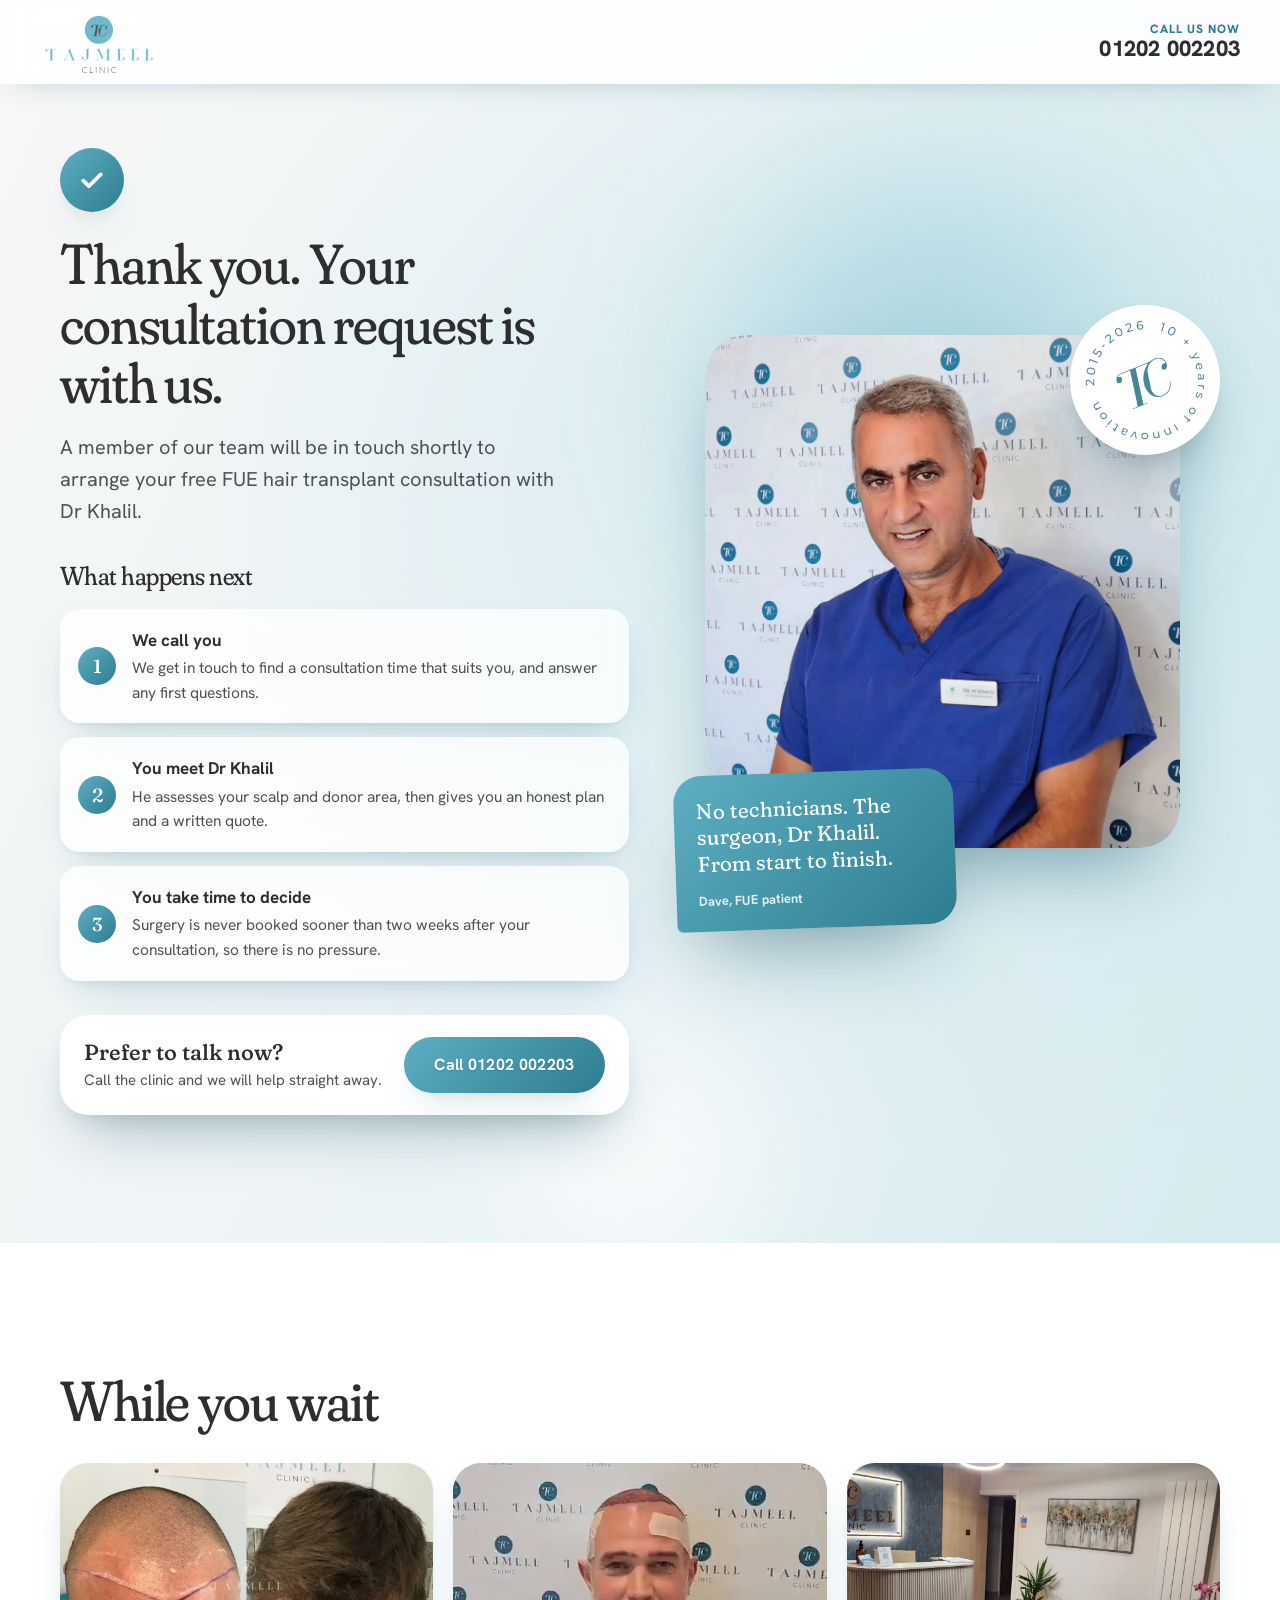
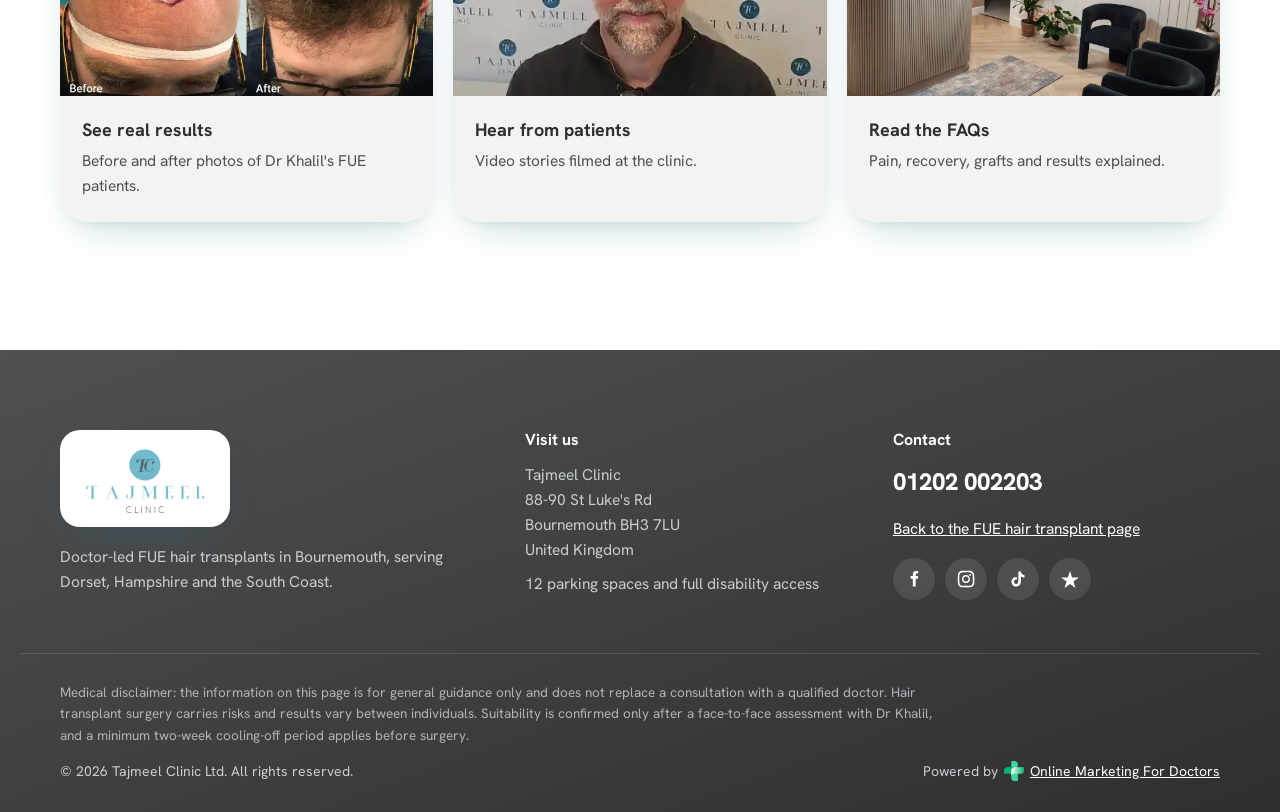
==== thank-you/index.html @ 6db13a0f "Add thank-you page for form submissions New /thank-you/ page in the landing page style: confirmation" ====
<!doctype html>
<html lang="en-GB">
<head>
<meta charset="utf-8">
<meta name="viewport" content="width=device-width, initial-scale=1, viewport-fit=cover">
<meta name="robots" content="noindex, nofollow">
<title>Thank you | Tajmeel Clinic Bournemouth</title>
<meta name="description" content="Thank you for requesting your FUE hair transplant consultation with Dr Khalil at Tajmeel Clinic, Bournemouth.">
<meta name="theme-color" content="#71BACB">
<link rel="icon" href="/img/logos/tajmeel.svg" type="image/svg+xml">
<link rel="preconnect" href="https://fonts.googleapis.com">
<link rel="preconnect" href="https://fonts.gstatic.com" crossorigin>
<link href="https://fonts.googleapis.com/css2?family=Fraunces:opsz,wght,SOFT@9..144,300..600,0..100&family=Hanken+Grotesk:wght@400..800&display=swap" rel="stylesheet">
<link rel="stylesheet" href="/css/style.css">
</head>
<body class="ty-page">
<a class="skip" href="#main">Skip to content</a>

<header class="hdr is-stuck ty-hdr">
  <div class="hdr__in">
    <a class="hdr__logo" href="/" aria-label="Tajmeel Clinic, back to the FUE hair transplant page">
      <img src="/img/logos/tajmeel.svg" alt="Tajmeel Clinic" width="132" height="70">
    </a>
    <a class="hdr__phone ty-hdr__phone" href="tel:+441202002203">
      <span class="hdr__phone-label">Call us now</span>
      <span class="hdr__phone-num">01202 002203</span>
    </a>
  </div>
</header>

<main id="main">
  <section class="ty" aria-labelledby="ty-title">
    <div class="hero__bg" aria-hidden="true"><span></span><span></span></div>
    <div class="wrap ty__grid">
      <div class="ty__copy">
        <span class="ty__tick" aria-hidden="true"><svg viewBox="0 0 24 24"><path d="M5 12.5l4.5 4.5L19 7.5"/></svg></span>
        <h1 id="ty-title">Thank you. Your consultation request is with us.</h1>
        <p class="ty__lede">A member of our team will be in touch shortly to arrange your free FUE hair transplant consultation with Dr Khalil.</p>

        <h2 class="ty__h2">What happens next</h2>
        <ol class="ty__steps">
          <li><strong>We call you</strong><span>We get in touch to find a consultation time that suits you, and answer any first questions.</span></li>
          <li><strong>You meet Dr Khalil</strong><span>He assesses your scalp and donor area, then gives you an honest plan and a written quote.</span></li>
          <li><strong>You take time to decide</strong><span>Surgery is never booked sooner than two weeks after your consultation, so there is no pressure.</span></li>
        </ol>

        <div class="ty__call">
          <div>
            <strong>Prefer to talk now?</strong>
            <span>Call the clinic and we will help straight away.</span>
          </div>
          <a class="btn btn--primary btn--lg" href="tel:+441202002203">Call 01202 002203</a>
        </div>
      </div>

      <div class="ty__media">
        <figure class="ty__main">
          <img src="/img/dr-khalil-scrubs.webp" alt="Dr Mohamad Khalil, hair transplant surgeon at Tajmeel Clinic Bournemouth" width="1000" height="1083">
        </figure>
        <img class="ty__seal" src="/img/tc-seal.webp" alt="" width="440" height="440" aria-hidden="true">
        <blockquote class="ty__quote">
          <p>No technicians. The surgeon, Dr Khalil. From start to finish.</p>
          <cite>Dave, FUE patient</cite>
        </blockquote>
      </div>
    </div>
  </section>

  <section class="ty-more" aria-labelledby="ty-more-title">
    <div class="wrap">
      <h2 id="ty-more-title">While you wait</h2>
      <ul class="ty-more__grid">
        <li><a class="ty-card" href="/#results">
          <img src="/img/ba/case-2-pair.webp" alt="" width="640" height="424" loading="lazy">
          <span><strong>See real results</strong>Before and after photos of Dr Khalil's FUE patients.</span>
        </a></li>
        <li><a class="ty-card" href="/#videos">
          <img src="/img/hero-video-poster.webp" alt="" width="478" height="850" loading="lazy">
          <span><strong>Hear from patients</strong>Video stories filmed at the clinic.</span>
        </a></li>
        <li><a class="ty-card" href="/#faq">
          <img src="/img/clinic-reception.webp" alt="" width="1200" height="1600" loading="lazy">
          <span><strong>Read the FAQs</strong>Pain, recovery, grafts and results explained.</span>
        </a></li>
      </ul>
    </div>
  </section>
</main>

<footer class="ftr">
  <div class="wrap ftr__grid">
    <div>
      <img class="ftr__logo" src="/img/logos/tajmeel.svg" alt="Tajmeel Clinic" width="150" height="80" loading="lazy">
      <p>Doctor-led FUE hair transplants in Bournemouth, serving Dorset, Hampshire and the South Coast.</p>
    </div>
    <div>
      <h3>Visit us</h3>
      <address>Tajmeel Clinic<br>88-90 St Luke's Rd<br>Bournemouth BH3 7LU<br>United Kingdom</address>
      <p>12 parking spaces and full disability access</p>
    </div>
    <div>
      <h3>Contact</h3>
      <p><a class="ftr__phone" href="tel:+441202002203">01202 002203</a></p>
      <p><a href="/">Back to the FUE hair transplant page</a></p>
      <ul class="social">
        <li><a href="https://www.facebook.com/tajmeelclinic.co.uk" target="_blank" rel="noopener" aria-label="Tajmeel Clinic on Facebook"><svg viewBox="0 0 24 24" aria-hidden="true"><path d="M14 8.5V6.8c0-.8.2-1.3 1.4-1.3H17V2.6c-.3 0-1.3-.1-2.4-.1-2.4 0-4 1.4-4 4.1v1.9H8v3.2h2.6V21H14v-9.3h2.6l.4-3.2z"/></svg></a></li>
        <li><a href="https://www.instagram.com/tajmeel_clinic" target="_blank" rel="noopener" aria-label="Tajmeel Clinic on Instagram"><svg viewBox="0 0 24 24" aria-hidden="true"><path d="M12 7.3a4.7 4.7 0 1 0 0 9.4 4.7 4.7 0 0 0 0-9.4zm0 7.7a3 3 0 1 1 0-6 3 3 0 0 1 0 6zm6-7.9a1.1 1.1 0 1 1-2.2 0 1.1 1.1 0 0 1 2.2 0zM21.9 8.1c-.1-1.6-.4-3-1.6-4.2S17.7 2.3 16.1 2.2c-1.6-.1-6.6-.1-8.2 0-1.6.1-3 .4-4.2 1.6S2.3 6.4 2.2 8c-.1 1.6-.1 6.6 0 8.2.1 1.6.4 3 1.6 4.2s2.6 1.5 4.2 1.6c1.6.1 6.6.1 8.2 0 1.6-.1 3-.4 4.2-1.6s1.5-2.6 1.6-4.2c.1-1.6.1-6.5 0-8.1zM19.8 18c-.3.9-1 1.5-1.8 1.8-1.3.5-4.3.4-5.9.4s-4.6.1-5.9-.4A3.1 3.1 0 0 1 4.4 18c-.5-1.3-.4-4.3-.4-5.9s-.1-4.6.4-5.9c.3-.9 1-1.5 1.8-1.8C7.5 3.9 10.5 4 12 4s4.6-.1 5.9.4c.9.3 1.5 1 1.8 1.8.5 1.3.4 4.3.4 5.9s.2 4.6-.3 5.9z"/></svg></a></li>
        <li><a href="https://www.tiktok.com/@tajmeel.clinic2" target="_blank" rel="noopener" aria-label="Tajmeel Clinic on TikTok"><svg viewBox="0 0 24 24" aria-hidden="true"><path d="M16.6 5.8A4.3 4.3 0 0 1 15.5 3h-3.1v12.4a2.6 2.6 0 1 1-1.8-2.5V9.7a5.7 5.7 0 1 0 4.9 5.7V9.1a7.4 7.4 0 0 0 4.3 1.4V7.4a4.3 4.3 0 0 1-3.2-1.6z"/></svg></a></li>
        <li><a href="https://www.trustpilot.com/review/tajmeelclinic.co.uk" target="_blank" rel="noopener" aria-label="Tajmeel Clinic reviews on Trustpilot"><svg viewBox="0 0 24 24" aria-hidden="true"><path d="M12 2.5l2.6 7.7h8.1l-6.6 4.8 2.5 7.7L12 17.9l-6.6 4.8 2.5-7.7-6.6-4.8h8.1z"/></svg></a></li>
      </ul>
    </div>
  </div>
  <div class="wrap ftr__legal">
    <p class="ftr__disclaimer">Medical disclaimer: the information on this page is for general guidance only and does not replace a consultation with a qualified doctor. Hair transplant surgery carries risks and results vary between individuals. Suitability is confirmed only after a face-to-face assessment with Dr Khalil, and a minimum two-week cooling-off period applies before surgery.</p>
    <div class="ftr__bottom">
      <p>&copy; 2026 Tajmeel Clinic Ltd. All rights reserved.</p>
      <p class="ftr__omd">Powered by <img src="/img/logos/omd-cross.webp" alt="" width="20" height="20" loading="lazy"> <a href="https://onlinemarketingfordoctors.com/" target="_blank" rel="noopener">Online Marketing For Doctors</a></p>
    </div>
  </div>
</footer>
</body>
</html>
---- css/style.css ----
/* Tajmeel Clinic, FUE hair transplant landing page */

:root {
  --mist: #F3F3F3;
  --lagoon: #71BACB;
  --lagoon-deep: #2E7C90;
  --lagoon-ink: #1F5866;
  --slate: #505051;
  --slate-deep: #343435;
  --haze: #D5EAEF;
  --white: #FFFFFF;
  --ink: #2E2E30;

  --grad-cta: linear-gradient(135deg, #5DAFC2 0%, #2E7C90 100%);
  --grad-cta-hover: linear-gradient(135deg, #4FA3B7 0%, #246A7C 100%);
  --grad-haze: linear-gradient(160deg, #EAF5F8 0%, #F3F3F3 60%);
  --grad-lagoon: linear-gradient(150deg, #71BACB 0%, #3F8FA3 100%);
  --grad-slate: linear-gradient(160deg, #505051 0%, #2F2F31 100%);

  --r-xl: 40px;
  --r-lg: 28px;
  --r-md: 20px;
  --r-sm: 14px;
  --r-pill: 999px;

  --sh-soft: 0 18px 40px -18px rgba(46, 124, 144, .35), 0 4px 12px -6px rgba(52, 52, 53, .12);
  --sh-lift: 0 30px 60px -24px rgba(31, 88, 102, .45), 0 10px 24px -12px rgba(52, 52, 53, .18);
  --sh-float: 0 40px 80px -30px rgba(31, 88, 102, .55);

  --f-display: "Fraunces", Georgia, serif;
  --f-body: "Hanken Grotesk", system-ui, sans-serif;

  --star-mask: url("data:image/svg+xml,%3Csvg xmlns='http://www.w3.org/2000/svg' viewBox='0 0 90 16'%3E%3Cg fill='black'%3E%3Cpath id='s' d='M8 0l2.4 5 5.6.6-4.2 3.8 1.2 5.6L8 12.2 3 15l1.2-5.6L0 5.6 5.6 5z'/%3E%3Cuse href='%23s' x='18.5'/%3E%3Cuse href='%23s' x='37'/%3E%3Cuse href='%23s' x='55.5'/%3E%3Cuse href='%23s' x='74'/%3E%3C/g%3E%3C/svg%3E") no-repeat left center / contain;
  --wrap: 1240px;
  --gutter: clamp(16px, 4vw, 40px);
  --hdr-h: 84px;
  --sec-y: clamp(72px, 10vw, 140px);
}

*, *::before, *::after { box-sizing: border-box; }
html { overflow-x: clip; scroll-behavior: smooth; scroll-padding-top: calc(var(--hdr-h) + 12px); -webkit-text-size-adjust: 100%; }
body {
  margin: 0;
  font-family: var(--f-body);
  font-size: 17px;
  line-height: 1.6;
  color: var(--slate);
  background: var(--mist);
  -webkit-font-smoothing: antialiased;
  overflow-x: clip;
}
img { display: block; max-width: 100%; height: auto; }
a { color: var(--lagoon-deep); }
figure { margin: 0; }
ul, ol { margin: 0; padding: 0; list-style: none; }
h1, h2, h3 { color: var(--ink); margin: 0; }
h1, h2 {
  font-family: var(--f-display);
  font-variation-settings: "SOFT" 100, "opsz" 96;
  font-weight: 400;
  letter-spacing: -0.02em;
  line-height: 1.06;
}
h2 { font-size: clamp(34px, 4.4vw, 58px); }
h3 { font-family: var(--f-body); font-weight: 700; font-size: 19px; line-height: 1.3; }
p { margin: 0 0 1em; }
:focus-visible { outline: 3px solid var(--lagoon-deep); outline-offset: 3px; border-radius: 6px; }

.wrap { width: 100%; max-width: var(--wrap); margin-inline: auto; padding-inline: var(--gutter); }
.section-intro { font-size: 19px; max-width: 58ch; }
.skip { position: absolute; left: -999px; top: 8px; z-index: 200; background: var(--white); padding: 10px 16px; border-radius: var(--r-sm); }
.skip:focus { left: 8px; }

/* ---------- Buttons ---------- */
.btn {
  display: inline-flex; align-items: center; justify-content: center; gap: 10px;
  min-height: 48px; padding: 12px 24px;
  border-radius: var(--r-pill); border: 0;
  font: 700 15px/1.2 var(--f-body); letter-spacing: .02em;
  text-decoration: none; cursor: pointer; white-space: nowrap;
  transition: transform .25s ease, box-shadow .25s ease, background .25s ease;
}
.btn--primary { background: var(--grad-cta); color: var(--white); box-shadow: var(--sh-soft); text-shadow: 0 1px 1px rgba(31, 88, 102, .35); }
.btn--primary:hover { background: var(--grad-cta-hover); transform: translateY(-2px); box-shadow: var(--sh-lift); }
.btn--ghost { background: rgba(255, 255, 255, .7); color: var(--lagoon-ink); box-shadow: inset 0 0 0 1.5px rgba(46, 124, 144, .45); backdrop-filter: blur(8px); }
.btn--ghost:hover { background: var(--white); transform: translateY(-2px); }
.btn--lg { min-height: 56px; padding: 16px 30px; font-size: 16px; }
.btn--block { width: 100%; }

.icon-btn, .round-btn {
  display: inline-grid; place-items: center; border: 0; cursor: pointer;
  width: 46px; height: 46px; border-radius: 50%;
  background: var(--white); color: var(--lagoon-deep); box-shadow: var(--sh-soft);
  transition: transform .2s ease, background .2s ease;
}
.icon-btn svg, .round-btn svg { width: 22px; height: 22px; fill: none; stroke: currentColor; stroke-width: 2; stroke-linecap: round; stroke-linejoin: round; }
.icon-btn svg path[d^="M6.6"] { fill: currentColor; stroke: none; }
.round-btn { width: 54px; height: 54px; }
.round-btn:hover { background: var(--lagoon); color: var(--white); transform: scale(1.05); }
.round-btn:disabled { opacity: .4; cursor: default; transform: none; background: var(--white); color: var(--lagoon-deep); }

/* ---------- Header ---------- */
.hdr {
  position: fixed; inset: 0 0 auto; z-index: 100;
  height: var(--hdr-h);
  transition: background .3s ease, box-shadow .3s ease, height .3s ease;
}
.hdr.is-stuck { background: rgba(255, 255, 255, .88); backdrop-filter: saturate(1.4) blur(14px); box-shadow: 0 10px 30px -18px rgba(31, 88, 102, .4); }
.hdr__in { height: 100%; max-width: 1440px; margin: 0 auto; padding-inline: var(--gutter); display: flex; align-items: center; gap: 24px; }
.hdr__logo img { width: 118px; height: auto; }
.hdr__nav { flex: 1; display: flex; justify-content: center; }
.hdr__nav ul { display: flex; gap: clamp(16px, 2vw, 34px); }
.hdr__nav a {
  position: relative; text-decoration: none; color: var(--ink);
  font-weight: 800; font-size: 14px; letter-spacing: .08em; text-transform: uppercase;
  padding: 8px 0;
}
.hdr__nav a::after { content: ""; position: absolute; left: 0; right: 0; bottom: 2px; height: 2px; border-radius: 2px; background: var(--lagoon); transform: scaleX(0); transition: transform .3s ease; }
.hdr__nav a:hover::after, .hdr__nav a.is-active::after { transform: scaleX(1); }
.hdr__cta { display: flex; align-items: center; gap: 22px; }
.hdr__phone { display: flex; flex-direction: column; text-decoration: none; line-height: 1.1; text-align: right; }
.hdr__phone-label { font-size: 12px; font-weight: 800; letter-spacing: .08em; text-transform: uppercase; color: var(--lagoon-deep); }
.hdr__phone-num { font-size: 22px; font-weight: 800; color: var(--ink); letter-spacing: .01em; }
.hdr__mobile, .hdr__mbook { display: none; }

.drawer { position: fixed; inset: 0; z-index: 150; background: rgba(52, 52, 53, .35); backdrop-filter: blur(4px); }
.drawer__panel {
  position: absolute; top: 12px; right: 12px; left: 12px; max-width: 420px; margin-left: auto;
  background: var(--white); border-radius: var(--r-lg); padding: 28px 24px 24px; box-shadow: var(--sh-float);
  animation: drawerIn .35s cubic-bezier(.2, .8, .2, 1);
}
@keyframes drawerIn { from { opacity: 0; transform: translateY(-12px) scale(.98); } }
.drawer__close { position: absolute; top: 16px; right: 16px; }
.drawer ul { display: grid; gap: 4px; margin: 20px 0 20px; }
.drawer ul a { display: block; padding: 12px 4px; font-weight: 800; letter-spacing: .08em; text-transform: uppercase; text-decoration: none; color: var(--ink); border-bottom: 1px solid var(--mist); }
.drawer__phone { display: block; margin-bottom: 16px; text-decoration: none; font-size: 24px; font-weight: 800; color: var(--ink); }
.drawer__phone span { display: block; font-size: 12px; letter-spacing: .08em; text-transform: uppercase; color: var(--lagoon-deep); }

/* ---------- Hero ---------- */
.hero { position: relative; min-height: 100svh; display: flex; align-items: center; overflow: hidden; isolation: isolate;
  background: radial-gradient(120% 90% at 85% 40%, #CFE8EE 0%, rgba(213, 234, 239, 0) 60%), linear-gradient(115deg, #F6F7F7 0%, #EEF4F6 45%, #D5EAEF 100%); }
.hero__bg { position: absolute; inset: 0; z-index: -1; pointer-events: none; }
.hero__bg span { position: absolute; border-radius: 50%; filter: blur(60px); }
.hero__bg span:first-child { width: 560px; height: 560px; right: 6%; top: 8%; background: radial-gradient(circle, rgba(113, 186, 203, .55), rgba(113, 186, 203, 0) 70%); animation: drift 16s ease-in-out infinite alternate; }
.hero__bg span:last-child { width: 420px; height: 420px; right: 34%; bottom: -10%; background: radial-gradient(circle, rgba(255, 255, 255, .9), rgba(255, 255, 255, 0) 70%); }
@keyframes drift { to { transform: translate(-40px, 30px) scale(1.08); } }
.hero__line { position: absolute; inset: 0; width: 100%; height: 100%; z-index: -1; pointer-events: none; }
.hero__line path { fill: none; stroke: var(--lagoon); stroke-width: 1.6; stroke-linecap: round; opacity: .7; stroke-dasharray: 2400; stroke-dashoffset: 2400; animation: drawLine 2.8s .4s cubic-bezier(.6, .1, .2, 1) forwards; }
@keyframes drawLine { to { stroke-dashoffset: 0; } }
.hero__in { width: 100%; max-width: 1440px; margin: 0 auto; padding: calc(var(--hdr-h) + 28px) var(--gutter) 48px; display: grid; grid-template-columns: minmax(0, 600px) minmax(0, 1fr); gap: 40px; align-items: center; }
.hero__stage { position: relative; height: min(720px, calc(100svh - var(--hdr-h) - 60px)); min-height: 560px; }
.hero__video { position: absolute; left: 44%; top: 50%; transform: translate(-50%, -50%); height: 92%; aspect-ratio: 478 / 850; padding: 0; border: 8px solid var(--white); border-radius: 36px; overflow: hidden; cursor: pointer; background: var(--slate); box-shadow: var(--sh-float), 0 0 0 1px rgba(46, 124, 144, .08); z-index: 2; }
.hero__video video { width: 100%; height: 100%; object-fit: cover; display: block; transition: transform .8s ease; }
.hero__video:hover video { transform: scale(1.04); }
.hero__video-play { justify-self: start; display: inline-flex; align-items: center; gap: 8px; margin-top: 12px; padding: 9px 16px 9px 10px; border-radius: var(--r-pill); background: rgba(255, 255, 255, .95); color: var(--lagoon-ink); font: 800 13.5px var(--f-body); animation: pulse 2.4s infinite; }
.hero__video-play svg { width: 26px; height: 26px; padding: 6px 5px 6px 7px; border-radius: 50%; fill: var(--white); background: var(--grad-cta); }
.hero__video:hover .hero__video-play { background: var(--white); }
@keyframes pulse { 0% { box-shadow: 0 0 0 0 rgba(255, 255, 255, .7); } 70% { box-shadow: 0 0 0 20px rgba(255, 255, 255, 0); } 100% { box-shadow: 0 0 0 0 rgba(255, 255, 255, 0); } }
.hero__video-cap { position: absolute; left: 0; right: 0; bottom: 0; padding: 60px 20px 20px; display: grid; gap: 2px; text-align: left; background: linear-gradient(transparent, rgba(31, 60, 70, .92)); color: #E6F2F5; font-size: 13px; }
.hero__video-cap strong { color: var(--white); font-size: 17px; }
.hero__quote { position: absolute; left: 0; top: 12%; z-index: 3; width: 250px; margin: 0; padding: 22px 22px 18px; border-radius: var(--r-lg) var(--r-lg) var(--r-lg) 6px; background: var(--grad-cta); color: var(--white); box-shadow: var(--sh-float); transform: rotate(-3deg); animation: floatY 6s ease-in-out infinite; }
.hero__quote::before { content: "\201C"; position: absolute; top: -26px; left: 16px; font: 400 80px/1 var(--f-display); color: var(--lagoon); }
.hero__quote p { margin: 0 0 10px; font: 400 21px/1.25 var(--f-display); font-variation-settings: "SOFT" 100; }
.hero__quote cite { font-style: normal; font-weight: 700; font-size: 13px; color: #DDF0F4; }
@keyframes floatY { 50% { transform: rotate(-3deg) translateY(-8px); } }
.hero__stage { container-type: size; }
.hero__proc { position: absolute; left: calc(44% + 25.9cqh - 56px); top: 9%; z-index: 3; width: 170px; padding: 7px; border-radius: var(--r-lg); background: var(--white); box-shadow: var(--sh-lift); transform: rotate(4deg); }
.hero__proc img { border-radius: calc(var(--r-lg) - 7px); aspect-ratio: 4 / 5; object-fit: cover; width: 100%; }
.hero__proc figcaption { padding: 8px 6px 2px; font-size: 12.5px; font-weight: 700; color: var(--ink); }
.hero__seal { position: absolute; left: 8%; bottom: 2%; width: 150px; height: 150px; object-fit: contain; transform-origin: 50% 50%; z-index: 1; opacity: .9; animation: spin 40s linear infinite; }
@keyframes spin { to { transform: rotate(360deg); } }
.hero__copy { max-width: 600px; }
.hero__kicker { font-weight: 700; color: var(--lagoon-deep); margin-bottom: 18px; font-size: 16px; }
.hero h1 { font-size: clamp(38px, 3.9vw, 60px); line-height: 1.03; margin-bottom: 18px; font-variation-settings: "SOFT" 100, "opsz" 144; }
.hero__sub { font-size: 19px; max-width: 50ch; color: var(--slate); margin-bottom: 0; }
.hero__points { display: grid; gap: 8px; margin: 22px 0 28px; }
.hero__points li { position: relative; padding-left: 36px; font-weight: 600; color: var(--ink); }
.hero__points li::before {
  content: ""; position: absolute; left: 0; top: 2px; width: 24px; height: 24px; border-radius: 50%;
  background-repeat: no-repeat; background-position: center; background-size: 14px, cover;
  background-image: url("data:image/svg+xml,%3Csvg xmlns='http://www.w3.org/2000/svg' viewBox='0 0 24 24' fill='none' stroke='white' stroke-width='3' stroke-linecap='round' stroke-linejoin='round'%3E%3Cpath d='M5 12.5l4.5 4.5L19 7.5'/%3E%3C/svg%3E"), var(--grad-lagoon);
  box-shadow: 0 6px 14px -6px rgba(46, 124, 144, .7);
}
.hero__actions { display: flex; flex-wrap: wrap; gap: 14px; margin-bottom: 28px; }

.ratings { display: flex; flex-wrap: wrap; gap: 10px; width: max-content; max-width: min(720px, calc(100vw - 2 * var(--gutter))); }
.rating {
  display: flex; align-items: center; gap: 10px; min-height: 64px;
  padding: 10px 16px; border-radius: var(--r-md);
  background: rgba(255, 255, 255, .82); backdrop-filter: blur(10px); box-shadow: var(--sh-soft);
}
.rating__logo { width: 28px; height: 28px; flex: none; }
.rating__body { display: grid; grid-template-columns: auto auto; column-gap: 8px; align-items: center; line-height: 1.15; }
.rating__body strong { font-size: 18px; color: var(--ink); }
.rating__body small { grid-column: 1 / -1; font-size: 13px; color: var(--slate); }
.rating--img { padding: 4px 10px; }
.rating--img img { height: 52px; width: auto; }
.tile--wide { grid-column: span 2; }
.rating--doctify .rating__body { display: grid; grid-template-columns: 1fr; gap: 4px; }
.rating--doctify small { font-size: 12px; }
.rating--doctify img { height: 24px; width: auto; }
.logos__doctify { display: grid !important; gap: 4px; justify-items: center; }
.logos__doctify small { font-size: 12px; font-weight: 600; white-space: nowrap; }
.logos .logos__doctify img { height: 30px; }
.stars { display: inline-block; width: 86px; height: 16px; background: linear-gradient(90deg, #F5B400 94%, #D9D9D9 94%); -webkit-mask: var(--star-mask); mask: var(--star-mask); }

.mini-ba {
  position: absolute; right: -6px; bottom: 4%; z-index: 3;
  width: 250px; padding: 10px; border-radius: var(--r-lg); text-decoration: none;
  background: rgba(255, 255, 255, .78); backdrop-filter: blur(14px); box-shadow: var(--sh-float);
  transition: transform .3s ease;
}
.mini-ba:hover { transform: translateY(-4px); }
.mini-ba__frames { position: relative; aspect-ratio: 800 / 530; border-radius: var(--r-md); overflow: hidden; background: var(--haze); }
.mini-ba__frames img { position: absolute; inset: 0; width: 100%; height: 100%; object-fit: cover; opacity: 0; transition: opacity .8s ease; }
.mini-ba__frames img.is-on { opacity: 1; }
.mini-ba__foot { display: flex; justify-content: space-between; align-items: center; padding: 10px 6px 2px; }
.mini-ba__cap { font-weight: 700; font-size: 14px; color: var(--ink); }
.mini-ba__dots { display: flex; gap: 6px; }
.mini-ba__dots i { width: 7px; height: 7px; border-radius: 50%; background: var(--haze); transition: background .3s, width .3s; }
.mini-ba__dots i.is-on { width: 18px; border-radius: 4px; background: var(--lagoon); }

/* ---------- Reviews ticker ---------- */
.reviews { padding: var(--sec-y) 0 calc(var(--sec-y) * .8); background: var(--white); }
.reviews__head { display: flex; justify-content: space-between; align-items: end; gap: 24px; flex-wrap: wrap; margin-bottom: 44px; }
.reviews__head h2 { max-width: 16ch; }
.reviews__head p { margin: 0; max-width: 34ch; }
.ticker { overflow: hidden; -webkit-mask: linear-gradient(90deg, transparent, #000 6%, #000 94%, transparent); mask: linear-gradient(90deg, transparent, #000 6%, #000 94%, transparent); }
.ticker__track { display: flex; align-items: flex-start; gap: 22px; width: max-content; padding: 16px 0 40px; animation: tick var(--dur, 70s) linear infinite; }
.ticker:hover .ticker__track, .ticker.is-paused .ticker__track, .ticker:focus-within .ticker__track { animation-play-state: paused; }
@keyframes tick { to { transform: translateX(calc(-50% - 11px)); } }
.review {
  position: relative; width: 360px; flex: none; padding: 26px 26px 22px;
  border-radius: var(--r-lg); background: var(--grad-haze); box-shadow: var(--sh-soft);
}
.review::before { content: ""; display: block; width: 92px; height: 16px; margin-bottom: 14px; background: #F5B400; -webkit-mask: var(--star-mask); mask: var(--star-mask); }
.review[data-src="trustpilot"]::before { background: #00B67A; }
.review h3 { font-size: 17px; padding-right: 40px; }
.review__title { font-weight: 700; color: var(--lagoon-ink); margin: 4px 0 10px; font-size: 15px; }
.review__src { position: absolute; top: 22px; right: 22px; width: 30px; height: 30px; }
.review__text { font-size: 15.5px; line-height: 1.6; max-height: calc(1.6em * 6); overflow: hidden; transition: max-height .5s ease; }
.review__text p { margin-bottom: .7em; }
.review.is-open .review__text { max-height: 1200px; }
.review__more { margin-top: 8px; padding: 0; border: 0; background: none; font: 700 14px var(--f-body); color: var(--lagoon-deep); cursor: pointer; text-decoration: underline; text-underline-offset: 3px; }

/* ---------- Intro ---------- */
.intro { padding: var(--sec-y) 0; background: var(--mist); overflow: hidden; }
.intro__grid { display: grid; grid-template-columns: 1.05fr .95fr; gap: clamp(40px, 6vw, 96px); align-items: center; }
.intro__lede { font-family: var(--f-display); font-variation-settings: "SOFT" 100, "opsz" 48; font-weight: 350; font-size: clamp(25px, 2.5vw, 35px); line-height: 1.38; color: var(--ink); margin-bottom: 36px; max-width: 30ch; }
.intro__collage { position: relative; padding: 0 0 80px 70px; }
.intro__main { border-radius: var(--r-xl); overflow: hidden; box-shadow: var(--sh-lift); }
.intro__main img { aspect-ratio: 4 / 5; object-fit: cover; width: 100%; }
.intro__sat { position: absolute; left: 0; bottom: 0; width: 42%; border-radius: var(--r-lg); overflow: hidden; box-shadow: var(--sh-float); border: 6px solid var(--white); }
.intro__sat img { aspect-ratio: 3 / 4; object-fit: cover; width: 100%; }
.float-card { display: grid; gap: 2px; padding: 18px 22px; border-radius: var(--r-md); background: var(--white); box-shadow: var(--sh-lift); }
.float-card strong { font-family: var(--f-display); font-variation-settings: "SOFT" 100; font-weight: 500; font-size: 26px; color: var(--lagoon-deep); line-height: 1.1; }
.float-card span { font-size: 14px; line-height: 1.4; }
.intro__card { position: absolute; right: -24px; bottom: 26px; width: 300px; grid-template-columns: 74px 1fr; align-items: center; gap: 14px; }
.intro__card img { width: 74px; height: auto; }
.intro__card div { display: grid; gap: 2px; }

/* ---------- Before & After ---------- */
.ba { padding: var(--sec-y) 0; background: linear-gradient(180deg, var(--haze) 0%, var(--mist) 70%); }
.ba__head { display: flex; justify-content: space-between; align-items: end; gap: 24px; margin-bottom: 40px; flex-wrap: wrap; }
.ba__head h2 { max-width: 15ch; margin-bottom: 12px; }
.ba__head p { margin: 0; }
.ba__nav, .journey__nav { display: flex; gap: 12px; }
.ba__viewport { overflow: hidden; margin: -20px; padding: 20px; }
.ba__track { display: flex; gap: 28px; transition: transform .6s cubic-bezier(.2, .8, .2, 1); }
.ba-card { flex: 0 0 calc((100% - 56px) / 3); }
.ba-card figcaption strong { font-size: 16.5px; }
.compare {
  position: relative; aspect-ratio: 400 / 455; border-radius: var(--r-xl); overflow: hidden;
  box-shadow: var(--sh-lift); background: var(--haze); user-select: none; touch-action: pan-y;
  --pos: 50%;
}
.compare img { position: absolute; inset: 0; width: 100%; height: 100%; object-fit: cover; pointer-events: none; }
.compare__after { clip-path: inset(0 0 0 var(--pos)); }
.compare__tag { position: absolute; top: 18px; padding: 6px 14px; border-radius: var(--r-pill); font-size: 13px; font-weight: 800; background: rgba(255, 255, 255, .88); color: var(--ink); backdrop-filter: blur(6px); }
.compare__tag--b { left: 18px; }
.compare__tag--a { right: 18px; background: var(--lagoon-deep); color: var(--white); }
.compare__handle { position: absolute; top: 0; bottom: 0; left: var(--pos); width: 0; pointer-events: none; }
.compare__handle::before { content: ""; position: absolute; top: 0; bottom: 0; left: -1.5px; width: 3px; background: var(--white); box-shadow: 0 0 12px rgba(0, 0, 0, .25); }
.compare__knob {
  position: absolute; top: 50%; left: 0; width: 56px; height: 56px; transform: translate(-50%, -50%);
  border-radius: 50%; background: var(--grad-cta); box-shadow: 0 10px 26px -8px rgba(31, 88, 102, .8);
  display: grid; place-items: center; transition: transform .2s ease;
}
.compare__knob svg { width: 26px; height: 26px; fill: none; stroke: var(--white); stroke-width: 2.4; stroke-linecap: round; stroke-linejoin: round; }
.compare:hover .compare__knob, .compare.is-drag .compare__knob { transform: translate(-50%, -50%) scale(1.08); }
.compare input { position: absolute; inset: 0; width: 100%; height: 100%; opacity: 0; cursor: ew-resize; margin: 0; }
.compare input:focus-visible + .compare__handle .compare__knob { outline: 3px solid var(--white); outline-offset: 3px; }
.ba-card figcaption { margin-top: 18px; padding: 0 8px; }
.ba-card figcaption strong { display: block; color: var(--ink); font-size: 18px; }
.ba-card figcaption span { font-size: 15.5px; }
.ba__disclaimer { margin: 36px 0 0; font-size: 14px; max-width: 80ch; color: var(--slate); }

/* ---------- Video testimonials ---------- */
.vtest { padding: var(--sec-y) 0; background: var(--grad-slate); color: #DDE3E5; overflow: hidden; }
.vtest__head { display: grid; grid-template-columns: 1fr 1fr; gap: 20px 60px; align-items: end; margin-bottom: 44px; }
.vtest__head h2 { color: var(--white); max-width: 15ch; }
.vtest__head p { margin: 0; max-width: 46ch; font-size: 18px; }
.vtest__grid { display: grid; grid-template-columns: repeat(3, minmax(0, 340px)); justify-content: center; gap: 28px; }
.vt { min-width: 0; }
.vt__link { display: inline-block; margin-top: 12px; font-size: 14px; font-weight: 700; color: #CDE7EE; text-decoration: underline; text-underline-offset: 3px; }
.vt__link:hover { color: var(--white); }
.vt__frame { position: relative; aspect-ratio: 9 / 16; border-radius: var(--r-lg); overflow: hidden; background: linear-gradient(160deg, #3E4B50, #263034); border: 6px solid rgba(255, 255, 255, .92); box-shadow: 0 30px 60px -28px rgba(0, 0, 0, .7); }
button.vt__frame { display: block; width: 100%; padding: 0; cursor: pointer; }
.vt__frame > img { position: absolute; inset: 0; width: 100%; height: 100%; object-fit: cover; transition: transform .6s ease; }
.vt__frame:hover > img { transform: scale(1.04); }
.vt__frame::after { content: ""; position: absolute; inset: 0; background: linear-gradient(180deg, rgba(31, 60, 70, 0) 55%, rgba(31, 60, 70, .75) 100%); pointer-events: none; }
.vt__frame.is-playing::after { display: none; }
.vt__play { position: absolute; left: 50%; bottom: 22px; z-index: 2; transform: translateX(-50%); display: inline-flex; align-items: center; gap: 8px; padding: 9px 18px 9px 10px; border-radius: var(--r-pill); background: rgba(255, 255, 255, .95); color: var(--lagoon-ink); font: 800 14px var(--f-body); white-space: nowrap; animation: pulse 2.4s infinite; }
.vt__play svg { width: 28px; height: 28px; padding: 7px 6px 7px 8px; border-radius: 50%; fill: var(--white); background: var(--grad-cta); }
.vt__frame iframe { position: absolute; inset: 0; width: 100%; height: 100%; border: 0; }
.vtest__more { display: inline-flex; margin-top: 70px; font-weight: 800; color: var(--white); text-decoration: underline; text-underline-offset: 4px; text-decoration-color: var(--lagoon); }
.vtest .m-hint { color: var(--lagoon); }

/* ---------- Benefits ---------- */
.benefits { padding: var(--sec-y) 0; background: var(--white); overflow: hidden; }
.benefits__grid { display: grid; grid-template-columns: .9fr 1.1fr; gap: 0; align-items: center; }
.benefits__media { position: relative; padding-bottom: 90px; }
.benefits__main { border-radius: var(--r-xl); overflow: hidden; box-shadow: var(--sh-lift); width: 92%; }
.benefits__main img { width: 100%; aspect-ratio: 4 / 5; object-fit: cover; }
.benefits__sat { position: absolute; right: -6%; bottom: 0; width: 58%; padding: 8px; border-radius: var(--r-lg); background: var(--white); box-shadow: var(--sh-float); z-index: 2; }
.benefits__sat img { border-radius: calc(var(--r-lg) - 8px); aspect-ratio: 16 / 10; object-fit: cover; width: 100%; }
.benefits__sat figcaption { font-size: 13.5px; font-weight: 700; padding: 10px 8px 4px; color: var(--ink); }
.benefits__copy { position: relative; z-index: 3; padding-left: clamp(40px, 7vw, 110px); }
.benefits__copy h2 { margin-bottom: 20px; max-width: 14ch; }
.benefit-list { display: grid; grid-template-columns: 1fr 1fr; gap: 16px; margin-top: 36px; }
.benefit-list li {
  padding: 22px 22px 20px; border-radius: var(--r-md); background: var(--grad-haze);
  box-shadow: 0 1px 0 rgba(255, 255, 255, .9) inset, 0 14px 30px -22px rgba(31, 88, 102, .5);
}
.benefit-list li:nth-child(odd) { transform: translateX(calc(-1 * clamp(0px, 4vw, 70px))); }
.benefit-list h3 { font-size: 17px; margin-bottom: 6px; }
.benefit-list p { font-size: 15px; margin: 0; line-height: 1.55; }

/* ---------- Why FUE ---------- */
.whyfue { padding: var(--sec-y) 0; background: linear-gradient(180deg, var(--white) 0%, var(--haze) 100%); }
.whyfue__head { display: grid; grid-template-columns: 1fr 1fr; gap: 24px 60px; align-items: end; margin-bottom: 48px; }
.whyfue__head h2 { max-width: 14ch; }
.whyfue__head p { margin: 0; }
.whyfue__grid { display: grid; grid-template-columns: 1fr 1.05fr; gap: clamp(28px, 4vw, 56px); align-items: start; }
.diagram { counter-reset: d; display: grid; grid-template-columns: 1fr 1fr; gap: 18px; }
.diagram li { counter-increment: d; position: relative; padding: 18px 18px 22px; border-radius: var(--r-lg); background: var(--white); box-shadow: var(--sh-soft); text-align: center; }
.diagram li::before { content: counter(d); position: absolute; left: 16px; top: 14px; width: 34px; height: 34px; border-radius: 50%; display: grid; place-items: center; font: 500 17px var(--f-display); color: var(--white); background: var(--grad-cta); }
.diagram svg { width: 100%; max-width: 190px; height: auto; margin: 0 auto 6px; display: block; overflow: visible; }
.diagram h3 { font-size: 17px; margin-bottom: 4px; }
.diagram p { margin: 0; font-size: 14.5px; line-height: 1.5; }
.d-ring { fill: var(--mist); stroke: var(--lagoon); stroke-width: 2; stroke-dasharray: 9 9; }
.diagram li:hover .d-ring { animation: ringSpin 12s linear infinite; }
@keyframes ringSpin { to { stroke-dashoffset: -180; } }
.d-skin { fill: #F1D3C0; }
.d-epi { fill: #E9BFA7; }
.d-hair { fill: none; stroke: var(--slate-deep); stroke-width: 2.6; stroke-linecap: round; }
.d-bulb { fill: #C99A7E; }
.d-tool { fill: var(--lagoon); }
.d-tool-line { stroke: var(--lagoon-deep); stroke-width: 3; stroke-linecap: round; }
.d-punch { fill: rgba(255, 255, 255, .55); stroke: var(--lagoon-deep); stroke-width: 2; }
.d-hole { fill: #D9A88E; }
.d-arrow { fill: none; stroke: var(--lagoon-deep); stroke-width: 3.5; stroke-linecap: round; stroke-linejoin: round; }
.d-dish { fill: var(--lagoon-deep); opacity: .85; }
.d-dish-top { fill: var(--haze); stroke: var(--lagoon); stroke-width: 2.5; }
.d-cold { fill: none; stroke: var(--lagoon); stroke-width: 2.5; stroke-linecap: round; }
.compare-table { border-radius: var(--r-xl); background: var(--white); box-shadow: var(--sh-lift); padding: clamp(22px, 3vw, 36px); }
.compare-table h3 { font-family: var(--f-display); font-variation-settings: "SOFT" 100; font-weight: 400; font-size: 26px; margin-bottom: 18px; }
.compare-table table { width: 100%; border-collapse: separate; border-spacing: 0; font-size: 15px; }
.compare-table th, .compare-table td { text-align: left; vertical-align: top; padding: 14px 12px; border-bottom: 1px solid var(--haze); }
.compare-table tbody tr:last-child > * { border-bottom: 0; }
.compare-table thead th { font-size: 13px; font-weight: 800; letter-spacing: .06em; text-transform: uppercase; color: var(--slate); border-bottom: 2px solid var(--haze); }
.compare-table thead th:nth-child(2) { color: var(--white); background: var(--grad-cta); border-radius: var(--r-sm) var(--r-sm) 0 0; border-bottom-color: transparent; }
.compare-table tbody th { font-weight: 700; color: var(--ink); width: 26%; }
.compare-table tbody td:nth-child(2) { background: rgba(213, 234, 239, .45); color: var(--ink); font-weight: 600; }
.compare-table tbody tr:last-child td:nth-child(2) { border-radius: 0 0 var(--r-sm) var(--r-sm); }
.compare-table td:nth-child(2)::before { content: ""; display: inline-block; width: 16px; height: 16px; margin: 0 8px -3px 0; border-radius: 50%; background: var(--lagoon-deep) center / 10px no-repeat url("data:image/svg+xml,%3Csvg xmlns='http://www.w3.org/2000/svg' viewBox='0 0 24 24' fill='none' stroke='white' stroke-width='4' stroke-linecap='round' stroke-linejoin='round'%3E%3Cpath d='M5 12.5l4.5 4.5L19 7.5'/%3E%3C/svg%3E"); }
.sr { position: absolute; width: 1px; height: 1px; overflow: hidden; clip: rect(0 0 0 0); white-space: nowrap; }

/* finance partners */
.price-card__plans p { margin: 0 0 12px; }
.finance { display: flex; flex-wrap: wrap; gap: 12px; }
.finance li { flex: 1 1 140px; display: grid; place-items: center; min-height: 64px; padding: 10px 16px; border-radius: var(--r-sm); background: var(--white); box-shadow: 0 6px 16px -10px rgba(31, 88, 102, .45); }
.finance img { max-height: 40px; width: auto; }

/* footer credit */
.ftr__omd { display: inline-flex; align-items: center; gap: 6px; }
.ftr__omd img { width: 20px; height: 20px; }

/* ---------- Candidates (full bleed) ---------- */
.cand { position: relative; padding: var(--sec-y) 0; overflow: hidden; isolation: isolate; color: var(--slate); }
.cand__bg { position: absolute; inset: 0; width: 100%; height: 100%; object-fit: cover; object-position: 80% center; z-index: -2; }
.cand::before { content: ""; position: absolute; inset: 0; z-index: -1; background: linear-gradient(90deg, rgba(243, 243, 243, .97) 0%, rgba(243, 243, 243, .9) 42%, rgba(213, 234, 239, .55) 66%, rgba(213, 234, 239, .1) 100%); }
.cand__in { display: grid; grid-template-columns: minmax(0, 1fr) 360px; gap: 40px 60px; align-items: end; }
.cand__copy { grid-column: 1; }
.cand__copy h2 { max-width: 15ch; margin-bottom: 18px; }
.cand__grid { grid-column: 1; display: grid; grid-template-columns: repeat(3, 1fr); gap: 14px; }
.glass {
  padding: 22px; border-radius: var(--r-md);
  background: rgba(255, 255, 255, .62); backdrop-filter: blur(16px) saturate(1.3);
  box-shadow: inset 0 0 0 1px rgba(255, 255, 255, .8), 0 18px 40px -28px rgba(31, 88, 102, .6);
  transition: transform .3s ease, background .3s ease;
}
.glass:hover { transform: translateY(-4px); background: rgba(255, 255, 255, .85); }
.glass h3 { font-size: 17px; margin-bottom: 6px; }
.glass p { margin: 0; font-size: 15px; line-height: 1.5; }
.cand__sat { grid-column: 2; grid-row: 1 / span 2; align-self: end; border-radius: var(--r-lg); overflow: hidden; background: var(--white); box-shadow: var(--sh-float); transform: translateY(40px) rotate(1.5deg); }
.cand__sat img { aspect-ratio: 3 / 2; object-fit: cover; width: 100%; }
.cand__sat figcaption { padding: 16px 20px 20px; font-size: 14.5px; line-height: 1.5; color: var(--ink); }

/* ---------- How it works (dark) ---------- */
.how { background: var(--grad-slate); color: #E3E7E8; padding-bottom: var(--sec-y); overflow: hidden; }
.how h2, .how h3 { color: var(--white); }
.how__grid { display: grid; grid-template-columns: 1fr 1fr; align-items: stretch; }
.how__media { position: relative; min-height: 640px; border-radius: 0 var(--r-xl) var(--r-xl) 0; overflow: hidden; }
.how__media img { position: absolute; inset: 0; width: 100%; height: 100%; object-fit: cover; object-position: 75% center; }
.how__media::after { content: ""; position: absolute; inset: 0; background: linear-gradient(90deg, rgba(47, 47, 49, 0) 60%, rgba(47, 47, 49, .5)); }
.how__copy { padding: var(--sec-y) var(--gutter) 0 clamp(40px, 6vw, 90px); max-width: 680px; }
.how__copy h2 { margin-bottom: 18px; }
.how__steps { counter-reset: s; display: grid; gap: 26px; margin: 36px 0 40px; }
.how__steps li { counter-increment: s; position: relative; padding-left: 64px; }
.how__steps li::before {
  content: counter(s); position: absolute; left: 0; top: -4px; width: 44px; height: 44px; border-radius: 50%;
  display: grid; place-items: center; font: 500 20px var(--f-display); color: var(--slate-deep);
  background: var(--grad-lagoon); box-shadow: 0 10px 24px -10px rgba(113, 186, 203, .8);
}
.how__steps li:not(:last-child)::after { content: ""; position: absolute; left: 21px; top: 48px; bottom: -22px; width: 2px; background: linear-gradient(var(--lagoon), transparent); opacity: .5; }
.how__steps h3 { font-size: 19px; margin-bottom: 6px; }
.how__steps p { margin: 0; font-size: 16px; color: #D2D8DA; }
.how__sats { display: grid; grid-template-columns: 1.4fr 1fr; gap: 16px; margin-left: calc(-1 * clamp(80px, 12vw, 200px)); position: relative; z-index: 2; }
.how__sats figure { border-radius: var(--r-lg); overflow: hidden; background: #3B3B3D; box-shadow: var(--sh-float); }
.how__sats figure:last-child { transform: translateY(-40px); }
.how__sats img { width: 100%; aspect-ratio: 4 / 3; object-fit: cover; }
.how__sats figure:last-child img { aspect-ratio: 4 / 5; }
.how__sats figcaption { padding: 10px 16px 14px; font-size: 13.5px; font-weight: 700; color: var(--white); }
.growth { margin-top: 56px; }
.growth__title { font-family: var(--f-display); font-variation-settings: "SOFT" 100; font-weight: 400; font-size: 30px; margin-bottom: 22px; }
.growth__bar { display: flex; gap: 6px; }
.growth__bar li { flex: 1 1 0; min-width: 0; padding: 18px 18px 16px; border-radius: var(--r-sm); background: rgba(113, 186, 203, .14); position: relative; overflow: hidden; }
.growth__bar li::before { content: ""; position: absolute; left: 0; top: 0; height: 4px; width: 100%; background: var(--grad-lagoon); transform-origin: left; transform: scaleX(var(--fill, 0)); transition: transform 1.2s cubic-bezier(.4, 0, .2, 1); }
.growth__bar li:nth-child(2)::before { transition-delay: .3s; } .growth__bar li:nth-child(3)::before { transition-delay: .6s; } .growth__bar li:nth-child(4)::before { transition-delay: .9s; }
.growth.is-in li { --fill: 1; }
.growth__bar strong { display: block; color: var(--white); font-size: 16px; }
.growth__bar span { font-size: 14px; color: #C9D0D2; }

/* ---------- Journey ---------- */
.journey { padding: var(--sec-y) 0; background: var(--mist); }
.journey__head { display: flex; justify-content: space-between; align-items: end; gap: 24px; margin-bottom: 40px; }
.journey__head h2 { max-width: 14ch; }
.journey__track {
  display: flex; gap: 24px; overflow-x: auto; scroll-snap-type: x mandatory; scrollbar-width: none;
  padding: 10px max(var(--gutter), calc((100vw - var(--wrap)) / 2 + var(--gutter))) 40px;
  scroll-padding-inline: max(var(--gutter), calc((100vw - var(--wrap)) / 2 + var(--gutter)));
}
.journey__track::-webkit-scrollbar { display: none; }
.step { flex: 0 0 clamp(280px, 30vw, 380px); scroll-snap-align: start; border-radius: var(--r-xl); background: var(--white); overflow: hidden; box-shadow: var(--sh-soft); display: flex; flex-direction: column; }
.step img { aspect-ratio: 4 / 3; object-fit: cover; width: 100%; }
.step__body { position: relative; padding: 38px 26px 28px; }
.step__n { position: absolute; top: -30px; left: 22px; width: 58px; height: 58px; border-radius: 50%; display: grid; place-items: center; font: 500 26px var(--f-display); color: var(--white); background: var(--grad-cta); border: 5px solid var(--white); }
.step h3 { margin-bottom: 8px; }
.step p { margin: 0; font-size: 15.5px; }
.journey__progress { height: 4px; border-radius: 4px; background: var(--haze); overflow: hidden; }
.journey__progress span { display: block; height: 100%; width: 20%; border-radius: 4px; background: var(--grad-lagoon); transition: width .2s linear; }

/* ---------- Why (bento) ---------- */
.why { padding: var(--sec-y) 0; background: var(--white); }
.why h2 { max-width: 19ch; margin-bottom: 48px; }
.bento { display: grid; grid-template-columns: repeat(3, 1fr); grid-auto-rows: auto; gap: 18px; }
.tile { position: relative; padding: 30px; border-radius: var(--r-lg); background: var(--mist); overflow: hidden; display: flex; flex-direction: column; justify-content: flex-start; gap: 0; box-shadow: 0 1px 0 #fff inset; transition: transform .35s ease, box-shadow .35s ease; }
.tile:hover { transform: translateY(-4px); box-shadow: var(--sh-lift); }
.tile h3 { font-size: 21px; margin-bottom: 8px; }
.tile p { margin: 0; font-size: 15.5px; }
.tile--hero { grid-row: span 2; color: var(--white); min-height: 460px; justify-content: flex-end; }
.tile__icon { width: 48px; height: 48px; border-radius: 14px; display: grid; place-items: center; margin-bottom: 18px; background: var(--white); box-shadow: var(--sh-soft); }
.tile__icon svg { width: 24px; height: 24px; fill: none; stroke: var(--lagoon-deep); stroke-width: 2; stroke-linecap: round; stroke-linejoin: round; }
.tile--lagoon .tile__icon { background: rgba(255, 255, 255, .22); box-shadow: none; }
.tile--lagoon .tile__icon svg { stroke: var(--white); }
.tile__logos { display: flex; align-items: center; gap: 16px; margin-top: 20px; padding: 12px 16px; border-radius: var(--r-sm); background: var(--white); }
.tile__logos img { height: 40px; width: auto; }
.tile--img { grid-column: span 2; color: var(--white); min-height: 250px; justify-content: flex-end; }
.tile--hero img, .tile--img img { position: absolute; inset: 0; width: 100%; height: 100%; object-fit: cover; z-index: 0; transition: transform 1.2s ease; }
.tile--hero:hover img, .tile--img:hover img { transform: scale(1.05); }
.tile--hero::after, .tile--img::after { content: ""; position: absolute; inset: 0; z-index: 1; background: linear-gradient(180deg, rgba(31, 88, 102, 0) 30%, rgba(31, 60, 70, .88) 100%); }
.tile--img::after { background: linear-gradient(90deg, rgba(31, 60, 70, .9) 0%, rgba(31, 88, 102, .2) 70%); }
.tile__body { position: relative; z-index: 2; max-width: 44ch; }
.tile--hero h3, .tile--img h3 { color: var(--white); font-family: var(--f-display); font-variation-settings: "SOFT" 100; font-weight: 450; font-size: 28px; line-height: 1.15; }
.tile--hero p, .tile--img p { color: #E8F2F4; }
.tile--lagoon { background: var(--grad-lagoon); }
.tile--lagoon h3 { color: var(--white); } .tile--lagoon p { color: #F2FAFC; }
.tile--haze { background: var(--grad-haze); grid-column: span 2; }

/* ---------- Doctor ---------- */
.doctor { padding: var(--sec-y) 0 calc(var(--sec-y) * .7); background: linear-gradient(180deg, var(--mist) 0%, var(--haze) 100%); overflow: hidden; }
.doctor__grid { display: grid; grid-template-columns: 1fr 1fr; gap: clamp(40px, 7vw, 110px); align-items: center; }
.doctor__media { position: relative; padding: 0 70px 110px 0; }
.doctor__seal { position: absolute; right: 0; bottom: 40px; width: 170px; height: 170px; aspect-ratio: 1; object-fit: contain; transform-origin: 50% 50%; padding: 16px; border-radius: 50%; background: var(--white); box-shadow: var(--sh-lift); animation: spin 40s linear infinite; }
.doctor__main { border-radius: var(--r-xl) var(--r-xl) var(--r-xl) 120px; overflow: hidden; box-shadow: var(--sh-lift); background: var(--white); }
.doctor__main img { width: 100%; aspect-ratio: 1000 / 1083; object-fit: cover; }
.doctor__sat { position: absolute; left: -24px; bottom: 0; width: 38%; border-radius: var(--r-lg); overflow: hidden; border: 6px solid var(--white); box-shadow: var(--sh-float); }
.doctor__sat img { aspect-ratio: 2 / 3; object-fit: cover; width: 100%; }
.doctor__copy h2 { margin-bottom: 10px; }
.doctor__role { font-weight: 700; color: var(--lagoon-deep); margin-bottom: 22px; }
.timeline { position: relative; display: grid; gap: 16px; margin: 30px 0 34px; padding-left: 26px; }
.timeline::before { content: ""; position: absolute; left: 6px; top: 8px; bottom: 8px; width: 2px; background: linear-gradient(var(--lagoon), var(--haze)); }
.timeline li { position: relative; display: grid; grid-template-columns: 64px 1fr; gap: 12px; align-items: baseline; }
.timeline li::before { content: ""; position: absolute; left: -26px; top: 7px; width: 14px; height: 14px; border-radius: 50%; background: var(--white); box-shadow: inset 0 0 0 3px var(--lagoon); }
.timeline strong { font: 500 22px var(--f-display); color: var(--lagoon-deep); }
.timeline span { font-size: 16px; }
.logos { display: flex; flex-wrap: wrap; justify-content: center; align-items: center; gap: 18px; margin-top: 70px; padding: 22px; border-radius: var(--r-xl); background: rgba(255, 255, 255, .75); box-shadow: var(--sh-soft); }
.logos li { flex: 1 1 140px; display: grid; place-items: center; padding: 8px; }
.logos img { max-height: 70px; width: auto; }

/* ---------- Pricing ---------- */
.pricing { position: relative; padding: var(--sec-y) 0; overflow: hidden; isolation: isolate; }
.pricing__bg { position: absolute; inset: 0; width: 100%; height: 100%; object-fit: cover; z-index: -2; transform: scale(1.05); }
.pricing::before { content: ""; position: absolute; inset: 0; z-index: -1; background: linear-gradient(135deg, rgba(31, 88, 102, .92) 0%, rgba(46, 124, 144, .82) 50%, rgba(113, 186, 203, .7) 100%); }
.pricing__grid { display: grid; grid-template-columns: 1.1fr .9fr; gap: 28px; align-items: center; }
.price-card { padding: clamp(28px, 4vw, 52px); border-radius: var(--r-xl); background: var(--white); box-shadow: var(--sh-float); }
.price-card h2 { margin-bottom: 14px; }
.price-rows { margin: 30px 0; display: grid; gap: 0; }
.price-rows div { display: flex; justify-content: space-between; align-items: baseline; gap: 16px; padding: 16px 0; border-bottom: 1px solid var(--haze); }
.price-rows dt { font-weight: 600; color: var(--ink); }
.price-rows dd { margin: 0; font: 500 clamp(28px, 3vw, 38px) var(--f-display); font-variation-settings: "SOFT" 100; color: var(--lagoon-deep); }
.price-card h3 { margin-bottom: 12px; }
.ticks { display: grid; gap: 8px; margin-bottom: 24px; }
.ticks li { position: relative; padding-left: 30px; }
.ticks li::before { content: ""; position: absolute; left: 0; top: 4px; width: 20px; height: 20px; border-radius: 50%; background: var(--haze) center / 12px no-repeat url("data:image/svg+xml,%3Csvg xmlns='http://www.w3.org/2000/svg' viewBox='0 0 24 24' fill='none' stroke='%232E7C90' stroke-width='3.4' stroke-linecap='round' stroke-linejoin='round'%3E%3Cpath d='M5 12.5l4.5 4.5L19 7.5'/%3E%3C/svg%3E"); }
.price-card__plans { margin: 0; padding: 16px 20px; border-radius: var(--r-md); background: var(--grad-haze); color: var(--ink); }
.estimator { padding: clamp(28px, 3.5vw, 44px); border-radius: var(--r-xl); color: var(--white); background: rgba(255, 255, 255, .14); backdrop-filter: blur(18px) saturate(1.3); box-shadow: inset 0 0 0 1px rgba(255, 255, 255, .35), var(--sh-float); }
.estimator h3 { color: var(--white); font-family: var(--f-display); font-variation-settings: "SOFT" 100; font-weight: 400; font-size: 30px; margin-bottom: 8px; }
.estimator > p { color: #E6F3F6; }
.estimator__label { display: flex; justify-content: space-between; font-weight: 700; margin: 26px 0 12px; }
.estimator__label output { font-size: 20px; }
.estimator input[type=range] { -webkit-appearance: none; appearance: none; width: 100%; height: 10px; border-radius: 10px; background: linear-gradient(90deg, var(--white) var(--p, 28%), rgba(255, 255, 255, .3) var(--p, 28%)); cursor: pointer; }
.estimator input[type=range]::-webkit-slider-thumb { -webkit-appearance: none; width: 32px; height: 32px; border-radius: 50%; background: var(--white); border: 7px solid var(--lagoon-deep); box-shadow: 0 6px 16px rgba(0, 0, 0, .3); }
.estimator input[type=range]::-moz-range-thumb { width: 18px; height: 18px; border-radius: 50%; background: var(--white); border: 7px solid var(--lagoon-deep); box-shadow: 0 6px 16px rgba(0, 0, 0, .3); }
.estimator__scale { display: flex; justify-content: space-between; font-size: 13px; color: #DDEEF2; margin-top: 8px; }
.estimator__total { display: flex; justify-content: space-between; align-items: baseline; margin: 26px 0 12px; padding-top: 20px; border-top: 1px solid rgba(255, 255, 255, .3); }
.estimator__total strong { font: 500 clamp(40px, 4.4vw, 56px) var(--f-display); font-variation-settings: "SOFT" 100; color: var(--white); }
.estimator__note { font-size: 14px; color: #E2F1F4; margin-bottom: 22px; }
.estimator .btn--primary { background: var(--white); color: var(--lagoon-ink); text-shadow: none; }

/* ---------- FAQ ---------- */
.faq { padding: var(--sec-y) 0; background: var(--white); }
.faq__grid { display: grid; grid-template-columns: .8fr 1.2fr; gap: clamp(40px, 6vw, 90px); align-items: start; }
.faq__aside { position: sticky; top: calc(var(--hdr-h) + 24px); }
.faq__aside h2 { margin-bottom: 28px; max-width: 12ch; }
.faq__aside figure { border-radius: var(--r-xl); overflow: hidden; box-shadow: var(--sh-lift); width: 82%; }
.faq__aside figure img { aspect-ratio: 4 / 4.4; object-fit: cover; width: 100%; }
.faq__call { position: absolute; right: 0; bottom: -30px; width: 240px; }
.faq__call a { margin-top: 8px; font-size: 22px; font-weight: 800; text-decoration: none; color: var(--ink); }
.accordion { display: grid; gap: 12px; }
.accordion details { border-radius: var(--r-md); background: var(--mist); transition: background .3s, box-shadow .3s; }
.accordion details[open] { background: var(--grad-haze); box-shadow: var(--sh-soft); }
.accordion summary { list-style: none; cursor: pointer; display: flex; justify-content: space-between; gap: 20px; align-items: center; padding: 22px 26px; font-weight: 700; font-size: 18px; color: var(--ink); }
.accordion summary::-webkit-details-marker { display: none; }
.accordion summary::after { content: ""; flex: none; width: 34px; height: 34px; border-radius: 50%; background: var(--white) center / 14px no-repeat url("data:image/svg+xml,%3Csvg xmlns='http://www.w3.org/2000/svg' viewBox='0 0 24 24' fill='none' stroke='%232E7C90' stroke-width='3' stroke-linecap='round'%3E%3Cpath d='M12 5v14M5 12h14'/%3E%3C/svg%3E"); box-shadow: var(--sh-soft); transition: transform .35s ease; }
.accordion details[open] summary::after { transform: rotate(45deg); }
.accordion details p { margin: 0; padding: 0 26px 24px; max-width: 68ch; }
.accordion details::details-content { block-size: 0; overflow: clip; transition: block-size .4s ease, content-visibility .4s allow-discrete; }
.accordion details[open]::details-content { block-size: auto; }
@supports (interpolate-size: allow-keywords) { :root { interpolate-size: allow-keywords; } }

/* ---------- Booking ---------- */
.book { position: relative; padding: var(--sec-y) 0; overflow: hidden; isolation: isolate; color: #E9F3F5; }
.book__bg { position: absolute; inset: 0; width: 100%; height: 100%; object-fit: cover; z-index: -2; }
.book::before { content: ""; position: absolute; inset: 0; z-index: -1; background: linear-gradient(90deg, rgba(36, 40, 44, .9) 0%, rgba(36, 50, 56, .72) 45%, rgba(31, 88, 102, .45) 100%); }
.book__grid { display: grid; grid-template-columns: 1fr minmax(0, 540px); gap: clamp(40px, 6vw, 90px); align-items: center; }
.book h2 { color: var(--white); margin-bottom: 20px; max-width: 14ch; }
.book__copy > p { font-size: 19px; max-width: 46ch; }
.book__contact { display: grid; gap: 14px; margin-top: 34px; }
.book__contact li { display: grid; grid-template-columns: 70px 1fr; gap: 12px; align-items: baseline; }
.book__contact span { font-size: 13px; font-weight: 800; letter-spacing: .06em; text-transform: uppercase; color: var(--lagoon); }
.book__contact a { color: var(--white); font-weight: 700; font-size: 18px; text-decoration: none; }
.book__contact a:hover { text-decoration: underline; }
.form { display: grid; gap: 16px; padding: clamp(26px, 4vw, 44px); border-radius: var(--r-xl); background: var(--white); color: var(--slate); box-shadow: var(--sh-float); }
.form h3 { font-family: var(--f-display); font-variation-settings: "SOFT" 100; font-weight: 400; font-size: 30px; margin-bottom: 4px; }
.form__row { display: grid; grid-template-columns: 1fr 1fr; gap: 16px; }
.form label { display: grid; gap: 6px; font-size: 14px; font-weight: 700; color: var(--ink); }
.form input:not([type=checkbox]), .form select, .form textarea {
  width: 100%; min-height: 50px; padding: 12px 16px; border-radius: var(--r-sm);
  border: 1.5px solid #DDE3E5; background: var(--mist); font: 400 16px var(--f-body); color: var(--ink);
  transition: border-color .2s, background .2s, box-shadow .2s;
}
.form textarea { resize: vertical; min-height: 110px; }
.form input:focus, .form select:focus, .form textarea:focus { outline: none; border-color: var(--lagoon); background: var(--white); box-shadow: 0 0 0 4px rgba(113, 186, 203, .25); }
.form .is-invalid { border-color: #B4462F !important; background: #FFF6F4 !important; }
.form__check { grid-template-columns: 22px 1fr !important; align-items: start; font-weight: 500 !important; font-size: 14px !important; }
.form__check input { width: 20px; height: 20px; margin: 2px 0 0; accent-color: var(--lagoon-deep); }
.hp { position: absolute; left: -9999px; width: 1px; height: 1px; opacity: 0; }
.form__status { margin: 0; font-size: 15px; font-weight: 600; min-height: 1.4em; }
.form__status.is-error { color: #A13E28; }
.form__status.is-ok { color: var(--lagoon-deep); }
.form.is-sent > :not(.form__status):not(h3) { display: none; }

/* ---------- Footer ---------- */
.ftr { background: var(--grad-slate); color: #C9CED0; padding: 80px 0 30px; font-size: 15.5px; }
.ftr__grid { display: grid; grid-template-columns: 1.3fr 1fr 1fr; gap: 40px; padding-bottom: 40px; border-bottom: 1px solid rgba(255, 255, 255, .12); }
.ftr__logo { width: 170px; padding: 14px 20px; border-radius: var(--r-md); background: var(--white); margin-bottom: 18px; box-shadow: var(--sh-soft); }
.ftr h3 { color: var(--white); font-size: 16px; margin-bottom: 12px; }
.ftr address { font-style: normal; margin-bottom: 10px; }
.ftr a { color: var(--white); }
.ftr__phone { font-size: 24px; font-weight: 800; text-decoration: none; }
.social { display: flex; gap: 10px; margin-top: 16px; }
.social a { display: grid; place-items: center; width: 42px; height: 42px; border-radius: 50%; background: rgba(255, 255, 255, .1); transition: background .2s; }
.social a:hover { background: var(--lagoon-deep); }
.social svg { width: 20px; height: 20px; fill: var(--white); }
.ftr__legal { padding-top: 28px; }
.ftr__disclaimer { font-size: 13.5px; max-width: 110ch; color: #AEB4B6; }
.ftr__bottom { display: flex; justify-content: space-between; flex-wrap: wrap; gap: 10px; font-size: 14px; }
.ftr__bottom p { margin: 0; }

.to-top { position: fixed; right: 20px; bottom: 20px; z-index: 90; width: 52px; height: 52px; border-radius: 50%; display: grid; place-items: center; background: var(--grad-cta); color: var(--white); box-shadow: var(--sh-lift); opacity: 0; transform: translateY(16px); pointer-events: none; transition: opacity .3s, transform .3s; }
.to-top.is-on { opacity: 1; transform: none; pointer-events: auto; }
.to-top svg { width: 24px; height: 24px; fill: none; stroke: currentColor; stroke-width: 2.6; stroke-linecap: round; stroke-linejoin: round; }

.video-modal { border: 0; padding: 0; background: transparent; max-width: min(420px, 92vw); overflow: visible; }
.video-modal::backdrop { background: rgba(30, 34, 36, .82); backdrop-filter: blur(6px); }
.video-modal video { width: 100%; max-height: 86vh; border-radius: var(--r-lg); background: #000; display: block; }
.video-modal__close { position: absolute; top: -18px; right: -18px; z-index: 2; }

/* ---------- Image reveal ---------- */
.reveal-img { clip-path: inset(8% 8% 8% 8% round var(--r-xl)); transition: clip-path 1.1s cubic-bezier(.2, .8, .2, 1); }
.reveal-img.is-in { clip-path: inset(0 0 0 0 round var(--r-xl)); }

/* =========================================================
   Responsive
   ========================================================= */
@media (max-width: 1240px) {
  .ratings { max-width: 100%; width: auto; }
  .hdr__nav { display: none; }
  .hdr__cta { margin-left: auto; }
  .hdr__mobile { display: flex; gap: 10px; }
}

@media (max-width: 1100px) {
  .vtest__grid { grid-template-columns: repeat(3, minmax(0, 1fr)); gap: 18px; }
  .ba-card { flex-basis: calc(50% - 14px); }
  .whyfue__grid { grid-template-columns: 1fr; }
  .hero__in { grid-template-columns: minmax(0, 1fr) minmax(0, .9fr); }
  .hero__quote { width: 200px; }
  .hero__proc { width: 140px; }
  .mini-ba { width: 220px; }
  .cand__in { grid-template-columns: 1fr; }
  .cand__sat { grid-column: 1; grid-row: auto; max-width: 460px; transform: none; justify-self: end; }
  .cand__grid { grid-template-columns: repeat(2, 1fr); }
  .how__grid { grid-template-columns: 1fr; }
  .how__media { min-height: 420px; border-radius: 0 0 var(--r-xl) var(--r-xl); }
  .how__copy { max-width: none; padding: 60px var(--gutter) 0; }
  .how__sats { margin-left: 0; }
  .how__sats figure:last-child { transform: none; }
  .bento { grid-template-columns: 1fr 1fr; }
  .tile--img { grid-column: span 2; }
}

@media (max-width: 899px) {
  :root { --hdr-h: 68px; }
  body { font-size: 16px; }
  .hdr__cta { display: none; }
  .hdr__mobile { margin-left: auto; }
  .hdr__logo img { width: 92px; }
  .hdr.is-stuck .hdr__logo { display: none; }
  .hdr.is-stuck .hdr__mbook { display: inline-flex; min-height: 44px; padding: 10px 18px; font-size: 14px; }
  .hdr { background: rgba(255, 255, 255, .0); }

  /* hero: image becomes a full bleed block above the headline */
  .hero { display: block; min-height: 0; }
  .hero__line { display: none; }
  .hero__in { grid-template-columns: 1fr; gap: 8px; padding: calc(var(--hdr-h) + 8px) var(--gutter) 40px; }
  .hero__stage { order: -1; height: 470px; min-height: 0; margin: 0 calc(-1 * var(--gutter)); }
  .hero__video { height: 94%; border-width: 6px; border-radius: 28px; }
  .hero__video-play { margin-top: 8px; padding: 6px 12px 6px 7px; font-size: 12px; }
  .hero__video-play svg { width: 22px; height: 22px; }
  .hero__video-cap { padding: 40px 14px 14px; font-size: 11.5px; }
  .hero__video-cap strong { font-size: 14px; }
  .hero__quote { width: 150px; left: 10px; top: 6%; padding: 14px 14px 12px; }
  .hero__quote p { font-size: 15px; }
  .hero__quote::before { font-size: 56px; top: -18px; }
  .hero__proc { width: 104px; left: calc(46% + 26.4cqh - 44px); top: 5%; padding: 5px; }
  .hero__proc figcaption { display: none; }
  .hero__video { left: 46%; }
  .hero__seal { width: 92px; height: 92px; left: 4px; bottom: 4%; }
  .hero h1 { font-size: clamp(34px, 8.6vw, 46px); }
  .hero__sub { font-size: 18px; }
  .hero__actions .btn { flex: 1 1 100%; }
  .ratings { width: auto; }
  .rating { flex: 1 1 calc(50% - 6px); }
  .rating--img { justify-content: center; }
  .mini-ba { width: 150px; right: 8px; bottom: 3%; padding: 6px; }
  .mini-ba__cap { font-size: 11px; }
  .mini-ba__dots { display: none; }

  .intro__grid, .benefits__grid, .doctor__grid, .pricing__grid, .faq__grid, .book__grid, .ftr__grid { grid-template-columns: 1fr; }
  .intro__collage { padding: 0 0 70px 40px; }
  .benefits__copy { padding-left: 0; margin-top: 40px; }
  .benefit-list { grid-template-columns: 1fr; }
  .benefit-list li:nth-child(odd) { transform: none; }
  .ba-card { flex: 0 0 100%; }
  .bento { grid-template-columns: 1fr; }
  .tile--hero, .tile--img { grid-column: auto; grid-row: auto; min-height: 380px; }
  .tile--haze, .tile--wide { grid-column: auto; }
  .faq__aside { position: relative; top: 0; }
  .faq__aside figure { width: 100%; }
  .faq__call { position: relative; right: auto; bottom: auto; width: auto; margin-top: -40px; margin-left: 24px; margin-right: 24px; }
  .growth__bar { flex-direction: column; }
  .growth__bar li { flex: none; }
  .reviews__head h2, .ba__head h2 { max-width: none; }
  .review { width: 300px; }
  .doctor__media { padding: 0 40px 120px 0; }
  .doctor__sat { left: 0; }
  .doctor__seal { width: 120px; height: 120px; padding: 10px; }
  .intro__card { right: 0; width: 260px; }
  .journey__head h2 { max-width: none; }
}

@media (max-width: 560px) {
  .cand__grid { grid-template-columns: 1fr; }
  .form__row { grid-template-columns: 1fr; }
  .how__sats { grid-template-columns: 1fr 1fr; }
  .journey__nav, .ba__nav { display: none; }
  .ba__viewport { overflow-x: auto; scroll-snap-type: x mandatory; scrollbar-width: none; }
  .ba__track { transform: none !important; gap: 16px; }
  .ba-card { flex: 0 0 88%; scroll-snap-align: center; }
  .to-top { right: 14px; bottom: 14px; width: 46px; height: 46px; }
}


/* ---------- Mobile: shorter scroll, horizontal card rows ---------- */
@media (max-width: 899px) {
  :root { --sec-y: 60px; }
  h2 { font-size: clamp(30px, 7.8vw, 38px); }
  .section-intro { font-size: 17px; }

  .m-scroll {
    display: flex !important; grid-template-columns: none; gap: 12px;
    overflow-x: auto; overscroll-behavior-x: contain; scroll-snap-type: x mandatory; scrollbar-width: none;
    margin-inline: calc(-1 * var(--gutter)); padding: 6px var(--gutter) 20px;
    scroll-padding-inline: var(--gutter);
  }
  .m-scroll::-webkit-scrollbar { display: none; }
  .m-scroll > * { flex: 0 0 78%; scroll-snap-align: start; transform: none !important; }
  .m-hint { display: flex !important; }
  .whyfue__head { grid-template-columns: 1fr; margin-bottom: 24px; }
  .diagram { gap: 10px; }
  .diagram li { padding: 14px 10px 16px; }
  .diagram li::before { width: 28px; height: 28px; font-size: 14px; left: 10px; top: 10px; }
  .diagram svg { max-width: 130px; }
  .diagram h3 { font-size: 15px; }
  .diagram p { font-size: 13px; }
  .compare-table { padding: 18px 14px; border-radius: var(--r-lg); }
  .compare-table h3 { font-size: 22px; }
  .compare-table table { font-size: 13.5px; }
  .compare-table th, .compare-table td { padding: 11px 8px; }

  .vtest__head { grid-template-columns: 1fr; margin-bottom: 22px; }
  .vtest__head p { font-size: 16px; }
  .vtest__grid > .vt { flex-basis: 66%; }
  .vtest__more { margin-top: 18px; }

  /* Why FUE on mobile: swipeable steps and comparison cards */
  .diagram > li { flex-basis: 64%; }
  .diagram svg { max-width: 150px; }
  .m-hint--diagram { margin-bottom: 18px; }
  .compare-table { padding: 20px 0 8px; background: transparent; box-shadow: none; }
  .compare-table h3 { padding: 0 2px; }
  .compare-table table, .compare-table tbody { display: block; }
  .compare-table thead { display: none; }
  .compare-table tbody {
    display: flex; gap: 12px; overflow-x: auto; scroll-snap-type: x mandatory; scrollbar-width: none;
    margin-inline: calc(-1 * var(--gutter)); padding: 4px var(--gutter) 18px; scroll-padding-inline: var(--gutter);
  }
  .compare-table tbody::-webkit-scrollbar { display: none; }
  .compare-table tr { flex: 0 0 76%; scroll-snap-align: start; display: grid; gap: 8px; padding: 18px; border-radius: var(--r-lg); background: var(--white); box-shadow: var(--sh-soft); }
  .compare-table tbody th, .compare-table td { display: block; width: auto; padding: 0; border: 0 !important; }
  .compare-table tbody th { font-size: 17px; margin-bottom: 4px; }
  .compare-table td { padding: 10px 12px !important; border-radius: var(--r-sm) !important; font-size: 14.5px; }
  .compare-table td::after { content: none; }
  .compare-table td[data-label]::before { content: attr(data-label); display: block !important; width: auto; height: auto; margin: 0 0 2px; background: none; font-size: 11.5px; font-weight: 800; letter-spacing: .06em; text-transform: uppercase; }
  .compare-table tbody td:nth-child(2) { background: var(--grad-cta); color: var(--white); }
  .compare-table tbody td:nth-child(2)::before { color: #DDF0F4; }
  .compare-table tbody td:nth-child(3) { background: var(--mist); }
  .compare-table tbody td:nth-child(3)::before { color: var(--slate); }
  .benefits__copy, .benefits__grid > *, .cand__in > *, .why .wrap > *, .whyfue__grid > *, .vtest .wrap > * { min-width: 0; }
  .ratings { display: grid; grid-template-columns: 1fr 1fr; width: 100%; max-width: none; }
  .rating { min-width: 0; padding: 10px 12px; }
  .rating__body small { font-size: 12px; }
  .rating--img img { height: 44px; }
  .benefits__main img { aspect-ratio: 4 / 3.6; object-position: center 30%; }

  .reviews__head { margin-bottom: 20px; }
  .ticker__track { padding-bottom: 24px; }
  .review { width: 82vw; max-width: 320px; }

  .intro__lede { font-size: 22px; margin-bottom: 26px; }
  .intro__collage { padding: 0 0 56px 28px; margin-top: 8px; }
  .intro__main img { aspect-ratio: 4 / 4.4; }
  .intro__collage { padding: 28px 0 0 28px; }
  .intro__sat { width: 34%; top: 0; bottom: auto; left: 0; border-width: 4px; }
  .intro__sat img { aspect-ratio: 1 / 1; }
  .intro__card { position: relative; right: auto; bottom: auto; top: auto; width: auto; margin-top: 16px; grid-template-columns: 64px 1fr; padding: 16px 18px; }
  .intro__card img { width: 64px; }
  .intro__card strong { font-size: 22px; }

  .benefits__media { padding-bottom: 56px; }
  .benefits__main { width: 88%; }
  .benefits__main img { aspect-ratio: 4 / 4.2; }
  .benefits__sat { width: 62%; right: 0; }
  .benefits__copy { margin-top: 28px; }
  .benefit-list { margin-top: 22px; }
  .benefit-list li { padding: 20px; }

  .cand::before { background: linear-gradient(180deg, rgba(243, 243, 243, .97) 0%, rgba(243, 243, 243, .9) 60%, rgba(213, 234, 239, .8) 100%); }
  .cand__in { gap: 22px; }
  .cand__grid .glass { background: rgba(255, 255, 255, .82); }
  .cand__sat { max-width: none; justify-self: stretch; display: grid; grid-template-columns: 40% 1fr; align-items: center; }
  .cand__sat img { height: 100%; aspect-ratio: auto; }
  .cand__sat figcaption { padding: 14px 16px; font-size: 13.5px; }

  .how__media { min-height: 300px; }
  .how__copy { padding-top: 44px; }
  .how__steps { gap: 20px; margin: 26px 0 28px; }
  .how__sats img { aspect-ratio: 1 / 1 !important; }
  .growth { margin-top: 40px; }
  .growth__title { font-size: 24px; }
  .growth__bar { display: grid; grid-template-columns: 1fr 1fr; gap: 8px; }
  .growth__bar li { padding: 14px 14px 12px; }

  .journey__head { margin-bottom: 20px; }
  .journey__track { gap: 14px; padding-bottom: 24px; }
  .step { flex-basis: 80vw; max-width: 340px; }
  .step img { aspect-ratio: 16 / 10; }
  .step__body { padding: 34px 20px 22px; }

  .why h2 { margin-bottom: 22px; }
  .bento > .tile { flex-basis: 84%; min-height: 300px; }
  .tile--hero, .tile--img { min-height: 340px !important; }
  .tile { padding: 24px; }

  .doctor__grid { gap: 28px; }
  .doctor__media { padding: 0 24px 90px 0; }
  .doctor__seal { width: 110px; height: 110px; bottom: 20px; }
  .timeline { margin: 22px 0 26px; }
  .logos { display: grid; grid-template-columns: repeat(3, 1fr); gap: 10px; margin-top: 40px; padding: 16px; border-radius: var(--r-lg); }
  .logos li { padding: 4px; }
  .logos img { max-height: 46px; }
  .logos .logos__doctify img { height: 22px; }
  .logos__doctify small { font-size: 9.5px; white-space: normal; text-align: center; }

  .price-card, .estimator { padding: 26px 22px; }
  .price-rows { margin: 20px 0; }
  .price-rows div { padding: 12px 0; }

  .faq__aside h2 { margin-bottom: 18px; }
  .faq__aside figure img { aspect-ratio: 16 / 10; }
  .accordion summary { padding: 18px 18px; font-size: 16px; }
  .accordion details p { padding: 0 18px 20px; }

  .book__contact { margin-top: 22px; }
  .ftr { padding-top: 56px; }
  .ftr__grid { gap: 28px; }
}

.m-hint { display: none; align-items: center; gap: 8px; margin: -6px 0 0; font-size: 13px; font-weight: 700; color: var(--lagoon-deep); }
.m-hint::after { content: ""; width: 34px; height: 2px; border-radius: 2px; background: currentColor; animation: hint 1.6s ease-in-out infinite; }
@keyframes hint { 50% { transform: translateX(8px); } }

@media (prefers-reduced-motion: reduce) {
  *, *::before, *::after { animation-duration: .01ms !important; animation-iteration-count: 1 !important; transition-duration: .01ms !important; scroll-behavior: auto !important; }
  .ticker__track { animation: none; }
  .ticker { overflow-x: auto; }
  .hero__line path { stroke-dashoffset: 0; }
}

/* =========================================================
   Thank you page
   ========================================================= */
.ty-hdr .hdr__in { justify-content: space-between; }
.ty-hdr__phone { text-decoration: none; }
.ty { position: relative; isolation: isolate; overflow: hidden; padding: calc(var(--hdr-h) + 64px) 0 var(--sec-y);
  background: radial-gradient(120% 90% at 85% 40%, #CFE8EE 0%, rgba(213, 234, 239, 0) 60%), linear-gradient(115deg, #F6F7F7 0%, #EEF4F6 45%, #D5EAEF 100%); }
.ty__grid { display: grid; grid-template-columns: 1.05fr .95fr; gap: clamp(40px, 6vw, 96px); align-items: center; }
.ty__tick { display: grid; place-items: center; width: 64px; height: 64px; margin-bottom: 22px; border-radius: 50%; background: var(--grad-cta); box-shadow: var(--sh-lift); animation: tyPop .7s cubic-bezier(.2, 1.4, .4, 1) both; }
.ty__tick svg { width: 30px; height: 30px; fill: none; stroke: var(--white); stroke-width: 3; stroke-linecap: round; stroke-linejoin: round; stroke-dasharray: 30; stroke-dashoffset: 30; animation: tyDraw .6s .45s ease forwards; }
@keyframes tyPop { from { transform: scale(.4); opacity: 0; } }
@keyframes tyDraw { to { stroke-dashoffset: 0; } }
.ty h1 { font-size: clamp(38px, 4.4vw, 62px); margin-bottom: 18px; max-width: 15ch; }
.ty__lede { font-size: 20px; max-width: 46ch; margin-bottom: 36px; }
.ty__h2 { font-size: 26px; margin-bottom: 18px; }
.ty__steps { counter-reset: t; display: grid; gap: 14px; margin-bottom: 34px; }
.ty__steps li { counter-increment: t; position: relative; display: grid; gap: 2px; padding: 18px 20px 18px 72px; border-radius: var(--r-md); background: rgba(255, 255, 255, .78); backdrop-filter: blur(10px); box-shadow: var(--sh-soft); }
.ty__steps li::before { content: counter(t); position: absolute; left: 18px; top: 50%; transform: translateY(-50%); width: 38px; height: 38px; border-radius: 50%; display: grid; place-items: center; font: 500 19px var(--f-display); color: var(--white); background: var(--grad-cta); }
.ty__steps strong { color: var(--ink); font-size: 17px; }
.ty__steps span { font-size: 15.5px; }
.ty__call { display: flex; align-items: center; justify-content: space-between; gap: 18px; flex-wrap: wrap; padding: 22px 24px; border-radius: var(--r-lg); background: var(--white); box-shadow: var(--sh-lift); }
.ty__call div { display: grid; gap: 2px; }
.ty__call strong { font: 500 22px var(--f-display); font-variation-settings: "SOFT" 100; color: var(--ink); }
.ty__call span { font-size: 15px; }
.ty__media { position: relative; padding: 0 40px 80px 0; }
.ty__main { border-radius: var(--r-xl) var(--r-xl) var(--r-xl) 120px; overflow: hidden; box-shadow: var(--sh-float); background: var(--white); }
.ty__main img { width: 100%; aspect-ratio: 1000 / 1083; object-fit: cover; }
.ty__seal { position: absolute; right: 0; top: -30px; width: 150px; height: 150px; padding: 14px; border-radius: 50%; background: var(--white); box-shadow: var(--sh-lift); animation: spin 40s linear infinite; }
.ty__quote { position: absolute; left: -30px; bottom: 0; width: 280px; margin: 0; padding: 22px 22px 18px; border-radius: var(--r-lg) var(--r-lg) var(--r-lg) 6px; background: var(--grad-cta); color: var(--white); box-shadow: var(--sh-float); transform: rotate(-2deg); }
.ty__quote p { margin: 0 0 10px; font: 400 21px/1.25 var(--f-display); font-variation-settings: "SOFT" 100; }
.ty__quote cite { font-style: normal; font-weight: 700; font-size: 13px; color: #DDF0F4; }
.ty-more { padding: var(--sec-y) 0; background: var(--white); }
.ty-more h2 { margin-bottom: 32px; }
.ty-more__grid { display: grid; grid-template-columns: repeat(3, 1fr); gap: 20px; }
.ty-card { display: block; height: 100%; border-radius: var(--r-lg); overflow: hidden; background: var(--mist); box-shadow: var(--sh-soft); text-decoration: none; color: var(--slate); transition: transform .3s ease, box-shadow .3s ease; }
.ty-card:hover { transform: translateY(-4px); box-shadow: var(--sh-lift); }
.ty-card img { width: 100%; aspect-ratio: 16 / 10; object-fit: cover; }
.ty-card span { display: grid; gap: 4px; padding: 20px 22px 24px; font-size: 15.5px; }
.ty-card strong { color: var(--ink); font-size: 18px; }

@media (max-width: 899px) {
  .ty { padding-top: calc(var(--hdr-h) + 28px); }
  .ty-hdr .hdr__logo { display: block !important; }
  .ty-hdr .hdr__logo img { width: 92px; }
  .ty-hdr .hdr__phone-num { font-size: 18px; }
  .ty__grid { grid-template-columns: 1fr; }
  .ty__lede { font-size: 18px; margin-bottom: 26px; }
  .ty__steps li { padding: 16px 16px 16px 64px; }
  .ty__steps li::before { left: 14px; }
  .ty__call .btn { width: 100%; }
  .ty__media { padding: 20px 20px 70px 0; max-width: 460px; }
  .ty__seal { width: 104px; height: 104px; padding: 10px; top: 0; }
  .ty__quote { left: 0; width: 230px; }
  .ty__quote p { font-size: 18px; }
  .ty-more__grid { grid-template-columns: 1fr; }
  .ty-card { display: grid; grid-template-columns: 38% 1fr; align-items: center; }
  .ty-card img { height: auto; aspect-ratio: 1 / 1; }
  .ty-card span { padding: 14px 16px; font-size: 14px; }
  .ty-card strong { font-size: 16px; }
}
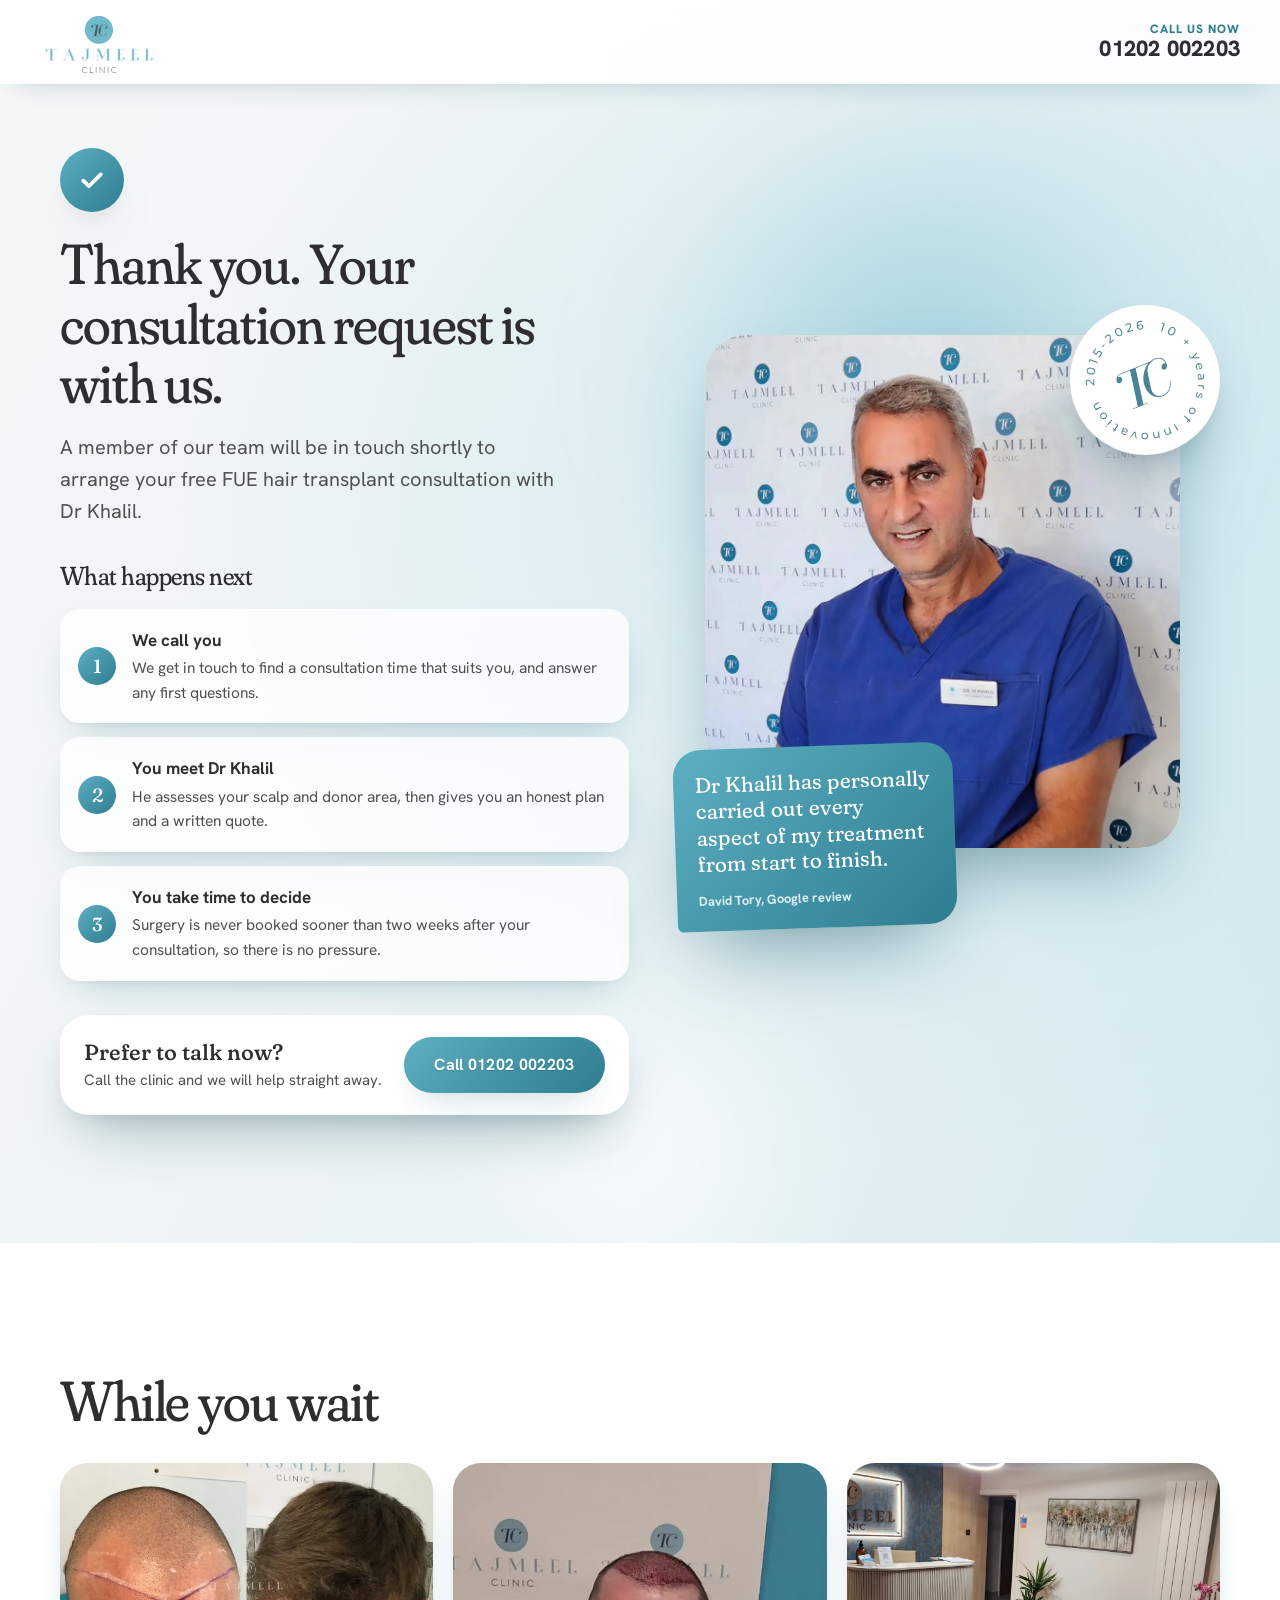
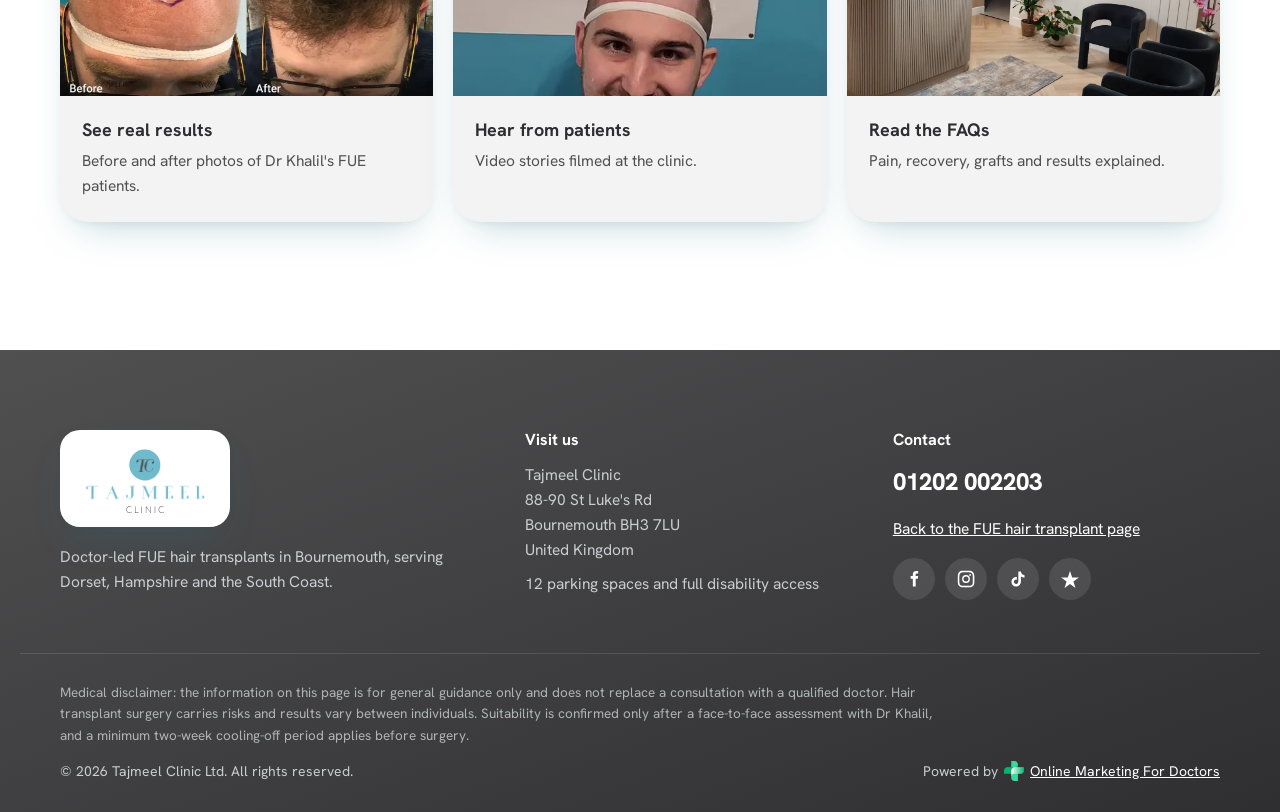
==== commit b307e6fc: "Replace hero patient video and add complimentary PRP session Remove the previous patient's video, st" ====
--- a/thank-you/index.html
+++ b/thank-you/index.html
@@ -1,6 +1,12 @@
 <!doctype html>
 <html lang="en-GB">
 <head>
+<script async src="https://www.googletagmanager.com/gtm.js?id=GTM-TG9KV2WR"></script>
+<script>
+  window.dataLayer = window.dataLayer || [];
+  function gtag(){dataLayer.push(arguments);}
+  gtag('js', new Date());
+</script>
 <meta charset="utf-8">
 <meta name="viewport" content="width=device-width, initial-scale=1, viewport-fit=cover">
 <meta name="robots" content="noindex, nofollow">
@@ -59,8 +65,8 @@
         </figure>
         <img class="ty__seal" src="/img/tc-seal.webp" alt="" width="440" height="440" aria-hidden="true">
         <blockquote class="ty__quote">
-          <p>No technicians. The surgeon, Dr Khalil. From start to finish.</p>
-          <cite>Dave, FUE patient</cite>
+          <p>Dr Khalil has personally carried out every aspect of my treatment from start to finish.</p>
+          <cite>David Tory, Google review</cite>
         </blockquote>
       </div>
     </div>
@@ -75,7 +81,7 @@
           <span><strong>See real results</strong>Before and after photos of Dr Khalil's FUE patients.</span>
         </a></li>
         <li><a class="ty-card" href="/#videos">
-          <img src="/img/hero-video-poster.webp" alt="" width="478" height="850" loading="lazy">
+          <img src="/img/videos/tiktok-1.webp" alt="" width="540" height="960" loading="lazy">
           <span><strong>Hear from patients</strong>Video stories filmed at the clinic.</span>
         </a></li>
         <li><a class="ty-card" href="/#faq">
--- a/css/style.css
+++ b/css/style.css
@@ -150,8 +150,8 @@
 .hero__in { width: 100%; max-width: 1440px; margin: 0 auto; padding: calc(var(--hdr-h) + 28px) var(--gutter) 48px; display: grid; grid-template-columns: minmax(0, 600px) minmax(0, 1fr); gap: 40px; align-items: center; }
 .hero__stage { position: relative; height: min(720px, calc(100svh - var(--hdr-h) - 60px)); min-height: 560px; }
 .hero__video { position: absolute; left: 44%; top: 50%; transform: translate(-50%, -50%); height: 92%; aspect-ratio: 478 / 850; padding: 0; border: 8px solid var(--white); border-radius: 36px; overflow: hidden; cursor: pointer; background: var(--slate); box-shadow: var(--sh-float), 0 0 0 1px rgba(46, 124, 144, .08); z-index: 2; }
-.hero__video video { width: 100%; height: 100%; object-fit: cover; display: block; transition: transform .8s ease; }
-.hero__video:hover video { transform: scale(1.04); }
+.hero__video > img { width: 100%; height: 100%; object-fit: cover; display: block; transition: transform .8s ease; }
+.hero__video:hover > img { transform: scale(1.04); }
 .hero__video-play { justify-self: start; display: inline-flex; align-items: center; gap: 8px; margin-top: 12px; padding: 9px 16px 9px 10px; border-radius: var(--r-pill); background: rgba(255, 255, 255, .95); color: var(--lagoon-ink); font: 800 13.5px var(--f-body); animation: pulse 2.4s infinite; }
 .hero__video-play svg { width: 26px; height: 26px; padding: 6px 5px 6px 7px; border-radius: 50%; fill: var(--white); background: var(--grad-cta); }
 .hero__video:hover .hero__video-play { background: var(--white); }
@@ -930,3 +930,11 @@
   .ty-card span { padding: 14px 16px; font-size: 14px; }
   .ty-card strong { font-size: 16px; }
 }
+
+/* GoHighLevel form embed inside the white booking card */
+.form--embed { gap: clamp(20px, 2.4vw, 30px); padding-bottom: clamp(14px, 2vw, 22px); }
+.form--embed iframe { display: block; width: 100%; min-height: 0; margin: 0; }
+
+/* hero video modal: TikTok player */
+.video-modal__frame { width: min(400px, 90vw); aspect-ratio: 9 / 16; max-height: 86vh; border-radius: var(--r-lg); overflow: hidden; background: #000; }
+.video-modal__frame iframe { width: 100%; height: 100%; border: 0; display: block; }
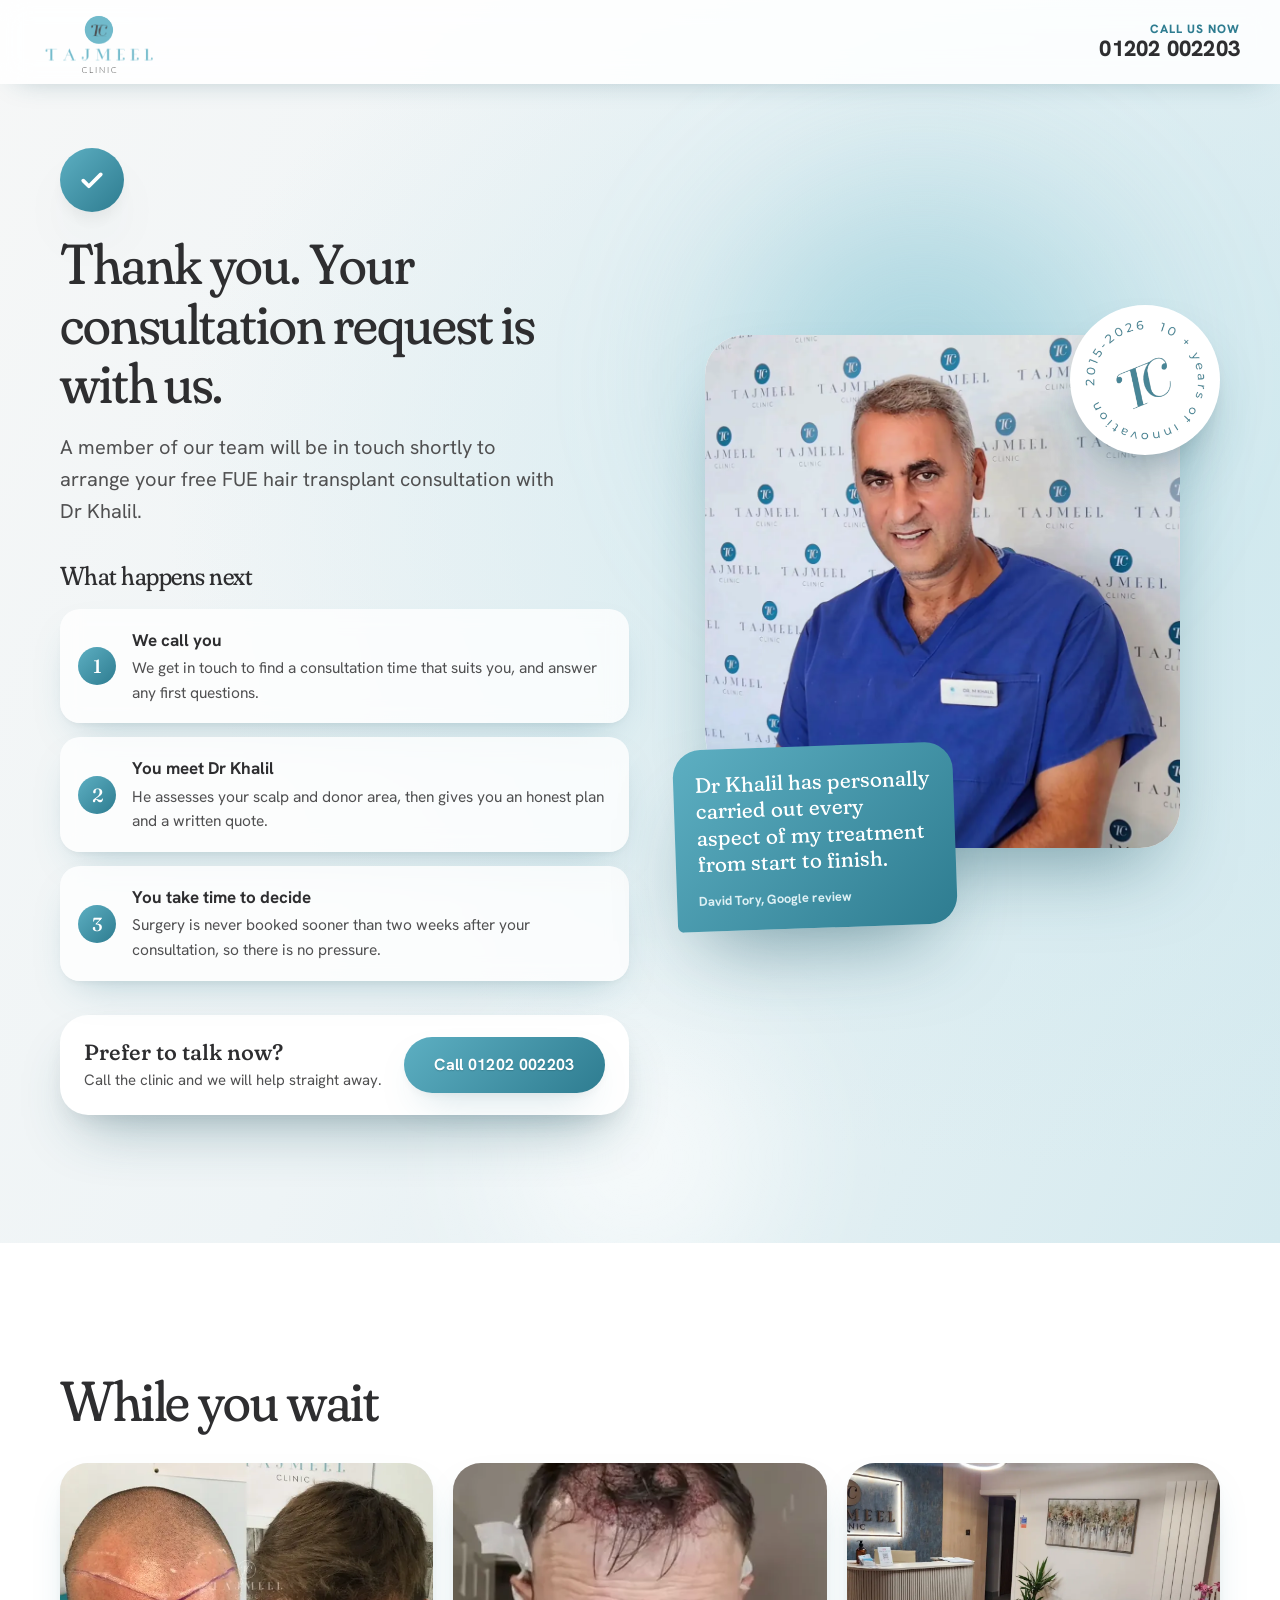
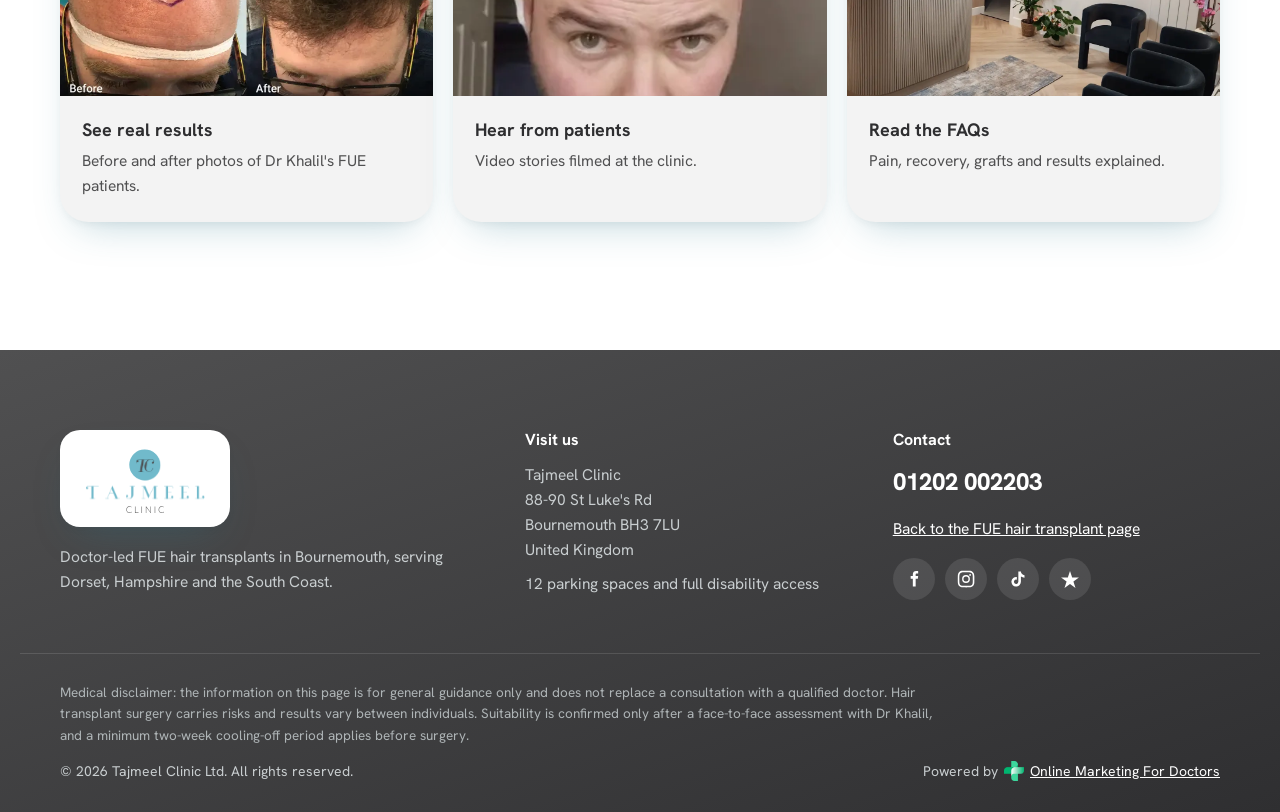
==== commit 83257fec: "Use the second patient video in the hero and remove the first The hero now plays TikTok video 760304" ====
--- a/thank-you/index.html
+++ b/thank-you/index.html
@@ -81,7 +81,7 @@
           <span><strong>See real results</strong>Before and after photos of Dr Khalil's FUE patients.</span>
         </a></li>
         <li><a class="ty-card" href="/#videos">
-          <img src="/img/videos/tiktok-1.webp" alt="" width="540" height="960" loading="lazy">
+          <img src="/img/videos/tiktok-2.webp" alt="" width="480" height="854" loading="lazy">
           <span><strong>Hear from patients</strong>Video stories filmed at the clinic.</span>
         </a></li>
         <li><a class="ty-card" href="/#faq">
--- a/css/style.css
+++ b/css/style.css
@@ -300,7 +300,7 @@
 .vtest__head { display: grid; grid-template-columns: 1fr 1fr; gap: 20px 60px; align-items: end; margin-bottom: 44px; }
 .vtest__head h2 { color: var(--white); max-width: 15ch; }
 .vtest__head p { margin: 0; max-width: 46ch; font-size: 18px; }
-.vtest__grid { display: grid; grid-template-columns: repeat(3, minmax(0, 340px)); justify-content: center; gap: 28px; }
+.vtest__grid { display: grid; grid-template-columns: repeat(2, minmax(0, 340px)); justify-content: center; gap: 36px; }
 .vt { min-width: 0; }
 .vt__link { display: inline-block; margin-top: 12px; font-size: 14px; font-weight: 700; color: #CDE7EE; text-decoration: underline; text-underline-offset: 3px; }
 .vt__link:hover { color: var(--white); }
@@ -633,7 +633,7 @@
 }
 
 @media (max-width: 1100px) {
-  .vtest__grid { grid-template-columns: repeat(3, minmax(0, 1fr)); gap: 18px; }
+  .vtest__grid { grid-template-columns: repeat(2, minmax(0, 300px)); gap: 24px; }
   .ba-card { flex-basis: calc(50% - 14px); }
   .whyfue__grid { grid-template-columns: 1fr; }
   .hero__in { grid-template-columns: minmax(0, 1fr) minmax(0, .9fr); }
@@ -938,3 +938,19 @@
 /* hero video modal: TikTok player */
 .video-modal__frame { width: min(400px, 90vw); aspect-ratio: 9 / 16; max-height: 86vh; border-radius: var(--r-lg); overflow: hidden; background: #000; }
 .video-modal__frame iframe { width: 100%; height: 100%; border: 0; display: block; }
+
+/* booking card heading and PRP offer */
+.form__head { display: grid; gap: 12px; }
+.form__head h3 { margin: 0; }
+.form__offer { display: flex; align-items: flex-start; gap: 10px; margin: 0; padding: 12px 14px; border-radius: var(--r-sm); background: var(--grad-haze); color: var(--ink); font-size: 15px; font-weight: 600; line-height: 1.45; }
+.form__offer span { flex: none; display: grid; place-items: center; width: 22px; height: 22px; margin-top: 1px; border-radius: 50%; background: var(--grad-cta); color: var(--white); font-weight: 800; font-size: 15px; line-height: 1; }
+
+/* two patient videos: show both side by side on mobile, no swiping */
+@media (max-width: 899px) {
+  .vtest__grid.m-scroll { display: grid !important; grid-template-columns: 1fr 1fr; gap: 12px; overflow: visible; margin: 0; padding: 0; }
+  .vtest__grid > .vt { flex-basis: auto; }
+  .vtest .m-hint { display: none !important; }
+  .vt__frame { border-width: 4px; }
+  .vt__play { bottom: 12px; padding: 6px 12px 6px 6px; font-size: 12px; }
+  .vt__play svg { width: 22px; height: 22px; }
+}
